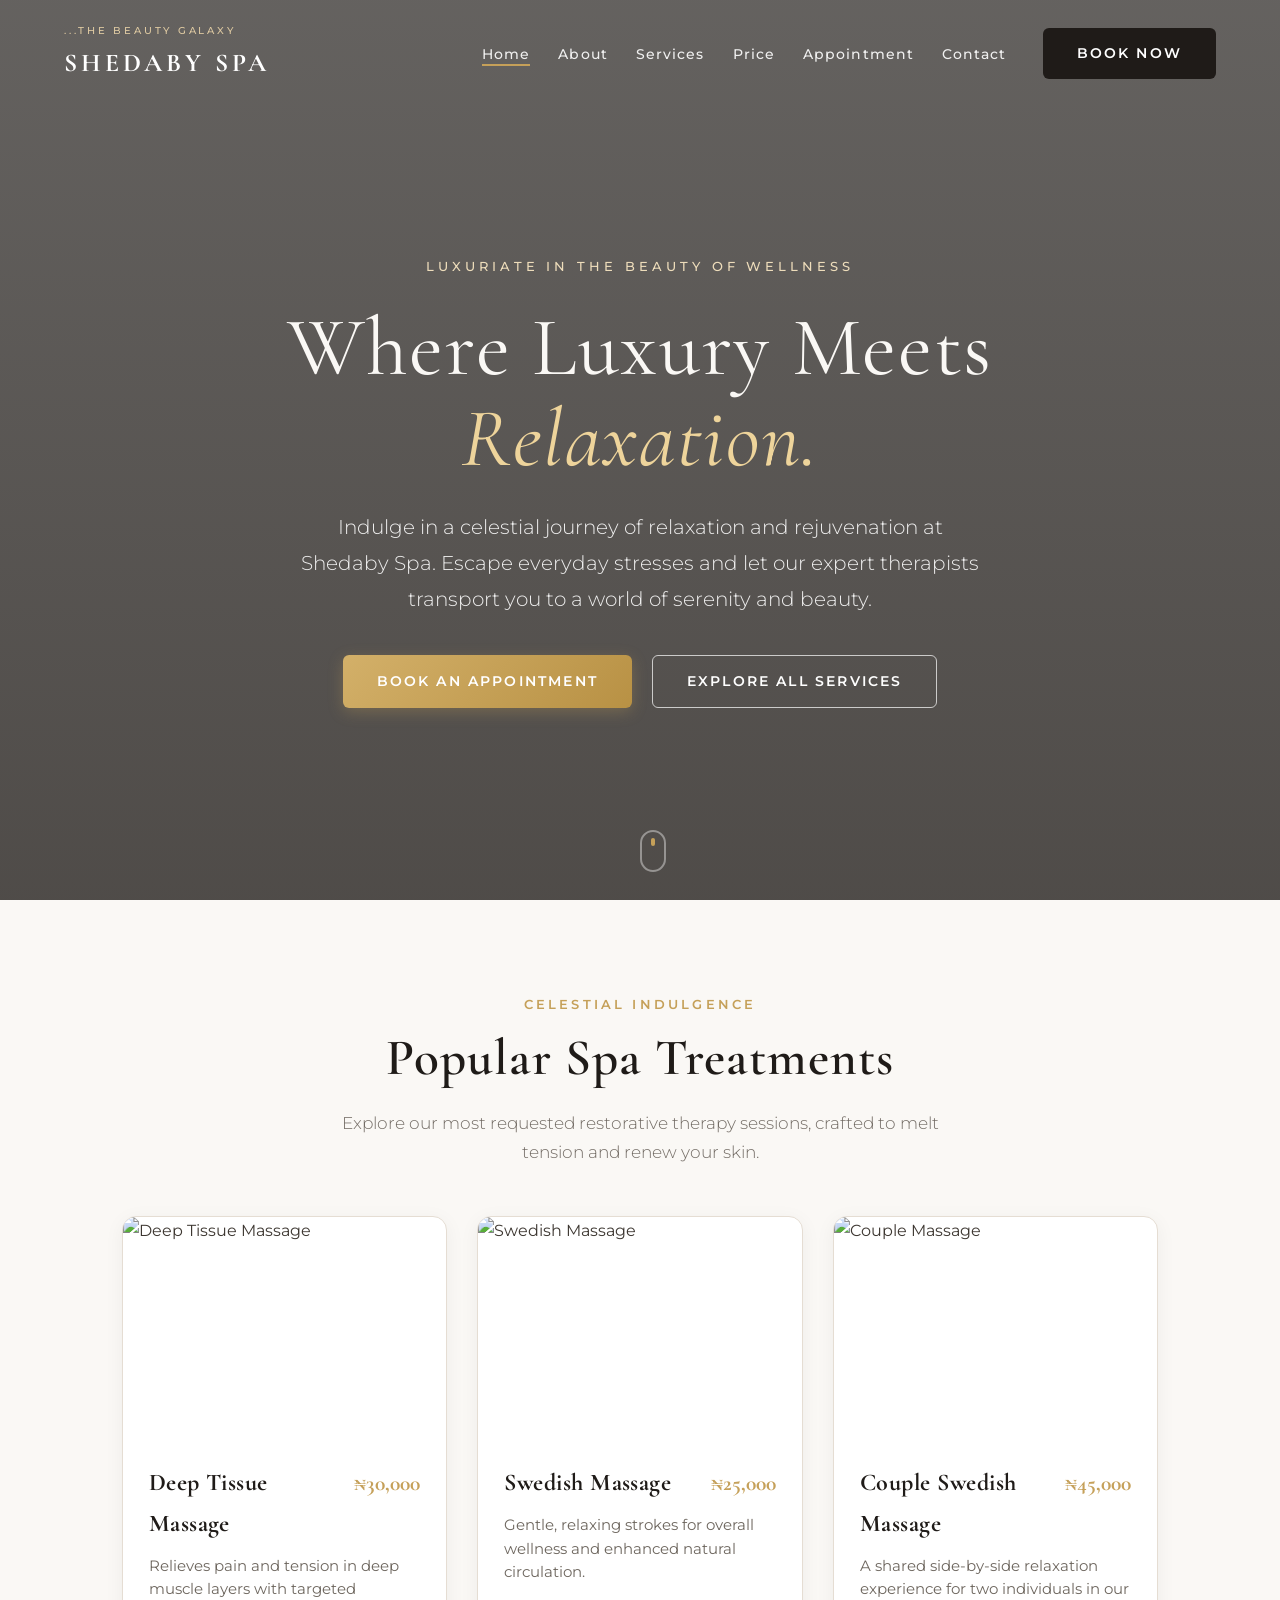
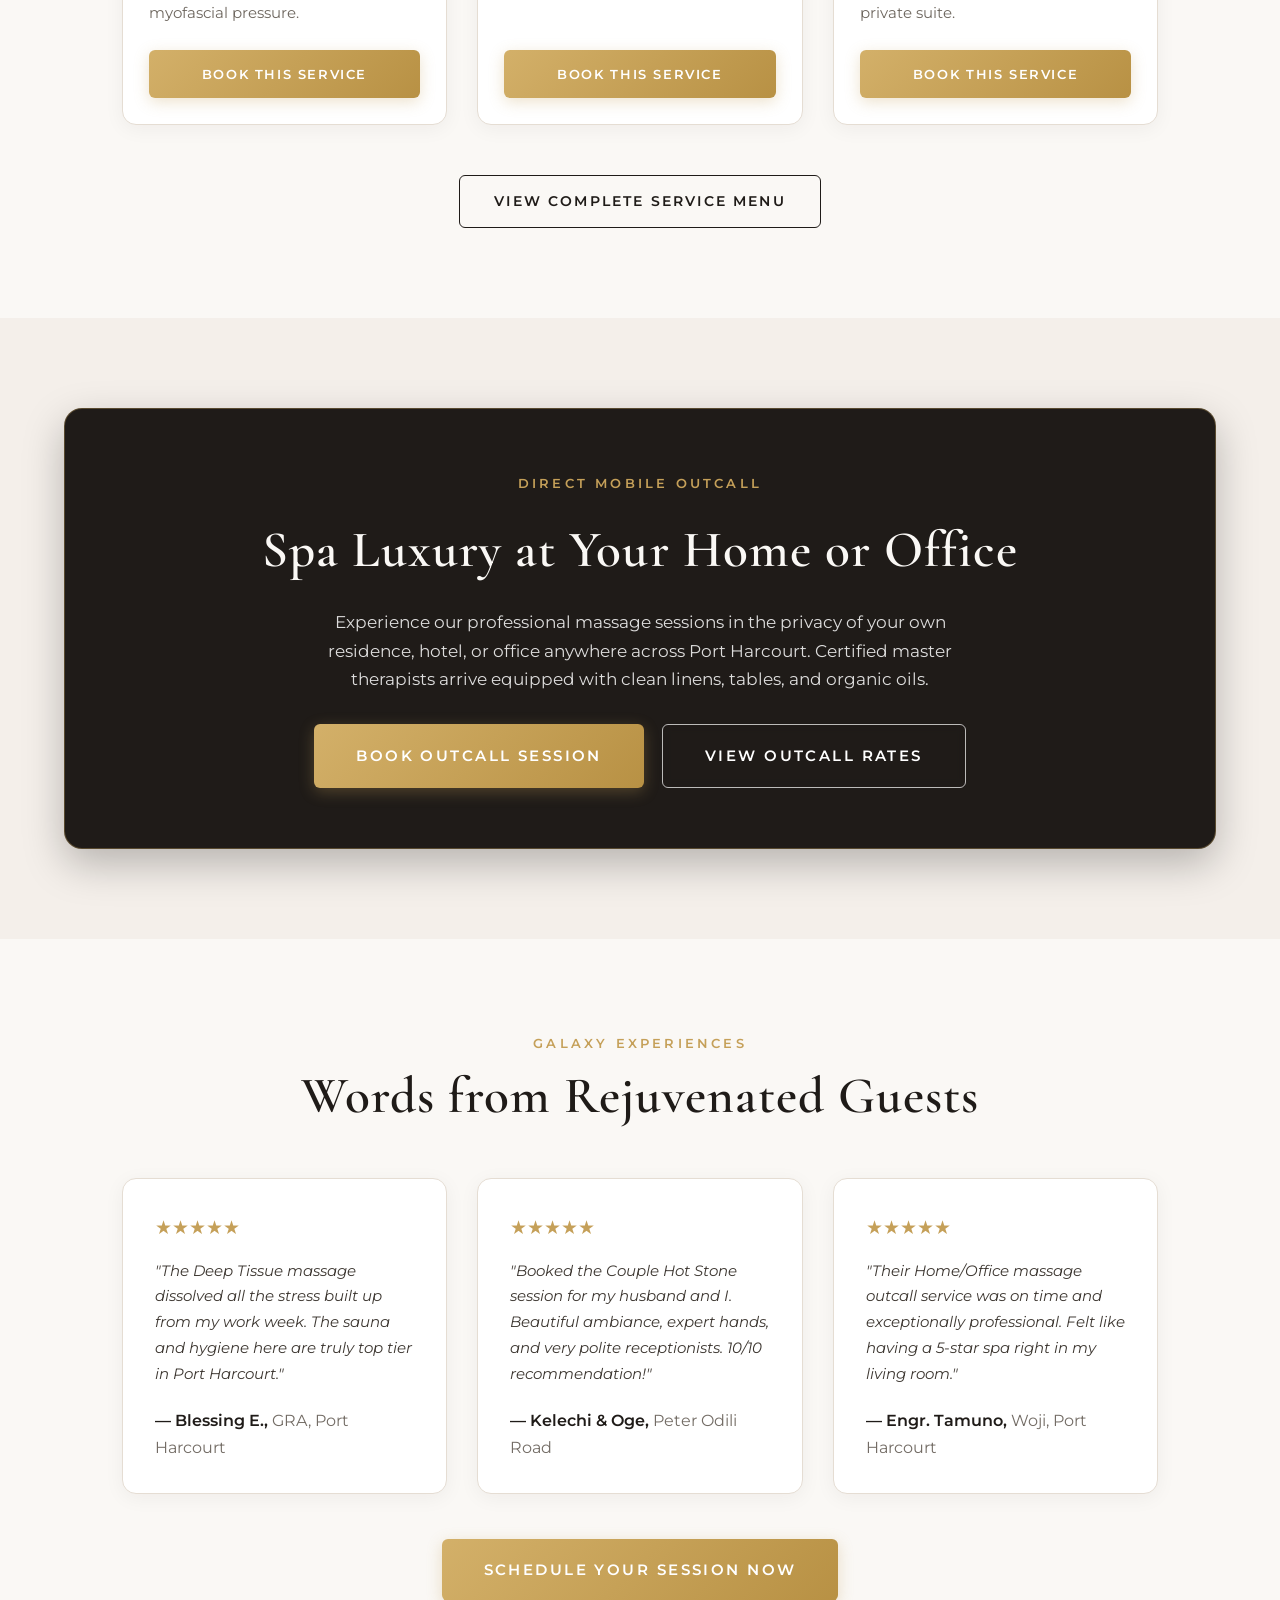
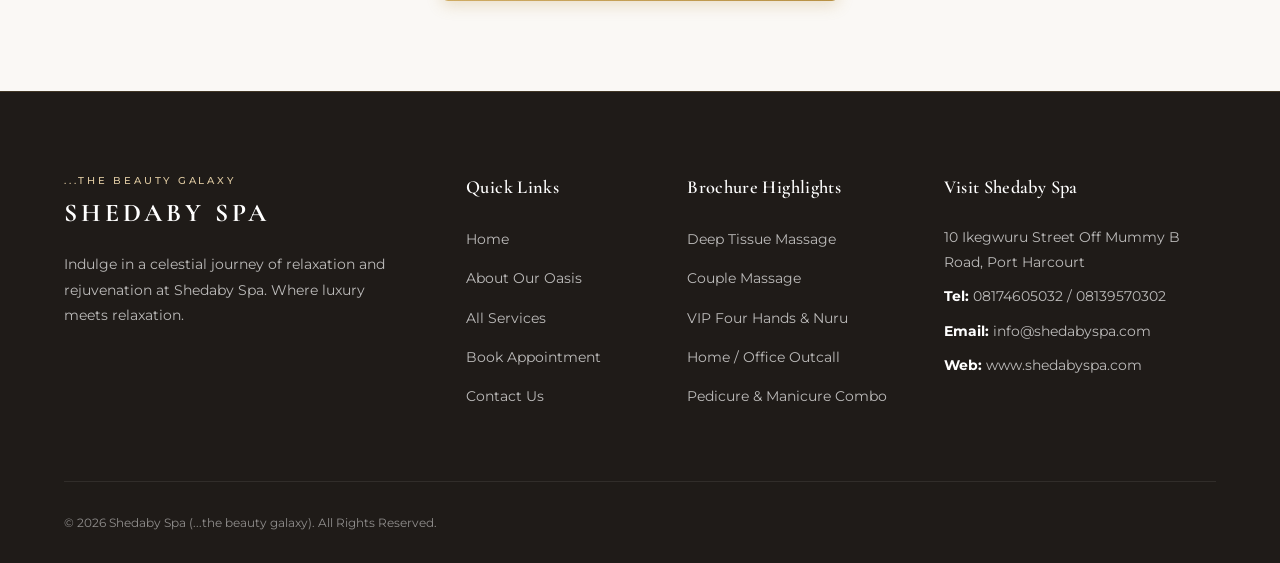
==== index.html @ 2ad79945 "Add files via upload" ====
<!DOCTYPE html>
<html lang="en">
<head>
  <meta charset="UTF-8">
  <meta name="viewport" content="width=device-width, initial-scale=1.0">
  <title>Shedaby Spa — ...the beauty galaxy | Luxury Wellness Sanctuary</title>
  <meta name="description" content="Indulge in a celestial journey of relaxation and rejuvenation at Shedaby Spa, Port Harcourt. Massages, facials, body sculpting, and VIP wellness treatments.">
  
  <meta property="og:type" content="website">
  <meta property="og:title" content="Shedaby Spa — Where Luxury Meets Relaxation">
  <meta property="og:description" content="Indulge in a celestial journey of relaxation and rejuvenation at Shedaby Spa. Expert massages, facials, body polish, and VIP care.">
  <meta property="og:image" content="https://images.unsplash.com/photo-1540555700478-4be289fbecef?auto=format&fit=crop&w=1200&q=80">
  
  <link rel="icon" href="data:image/svg+xml,<svg xmlns='http://www.w3.org/2000/svg' viewBox='0 0 100 100'><text y='.9em' font-size='90'>✨</text></svg>">

  <link rel="preconnect" href="https://fonts.googleapis.com">
  <link rel="preconnect" href="https://fonts.gstatic.com" crossorigin>
  <link href="https://fonts.googleapis.com/css2?family=Cormorant+Garamond:ital,wght@0,400;0,600;0,700;1,400&family=Montserrat:wght@300;400;500;600;700&display=swap" rel="stylesheet">
  
  <link rel="stylesheet" href="style.css">

  <!-- ==================== INTERNAL VISIBILITY & LAYOUT FIX ==================== -->
  <style>
    /* Prevent elements from remaining hidden */
    .home-page-main * {
      opacity: 1 !important;
      visibility: visible !important;
      transform: none !important;
    }

    .home-preview-section {
      padding: 90px 0;
      background-color: #FAF8F5;
    }

    .home-preview-section.bg-sand {
      background-color: #F4EFEA;
    }

    .section-center-head {
      text-align: center;
      margin-bottom: 50px;
    }

    .home-highlight-grid {
      display: grid;
      grid-template-columns: repeat(auto-fit, minmax(320px, 1fr));
      gap: 30px;
      width: 90%;
      max-width: 1240px;
      margin: 0 auto;
    }

    .home-feature-card {
      background: #FFFFFF;
      border: 1px solid #E5DDD3;
      border-radius: 14px;
      overflow: hidden;
      box-shadow: 0 4px 20px rgba(31, 27, 24, 0.05);
      display: flex;
      flex-direction: column;
      justify-content: space-between;
      transition: transform 0.25s ease, box-shadow 0.25s ease;
    }

    .home-feature-card:hover {
      transform: translateY(-5px);
      box-shadow: 0 12px 30px rgba(31, 27, 24, 0.1);
      border-color: #C5A059;
    }

    .home-card-img {
      height: 220px;
      width: 100%;
      object-fit: cover;
    }

    .home-card-body {
      padding: 26px;
      display: flex;
      flex-direction: column;
      flex-grow: 1;
    }

    .home-card-header {
      display: flex;
      justify-content: space-between;
      align-items: baseline;
      margin-bottom: 10px;
    }

    .home-card-title {
      font-family: 'Cormorant Garamond', Georgia, serif;
      font-size: 1.5rem;
      color: #1F1B18;
      font-weight: 700;
    }

    .home-card-price {
      font-family: 'Cormorant Garamond', Georgia, serif;
      font-size: 1.35rem;
      font-weight: 700;
      color: #C5A059;
    }

    .home-card-desc {
      font-size: 0.92rem;
      color: #6E675F;
      line-height: 1.6;
      margin-bottom: 24px;
      flex-grow: 1;
    }

    /* Primary CTA Button */
    .btn-action-book {
      display: block;
      width: 100%;
      text-align: center;
      padding: 13px 20px;
      background: linear-gradient(135deg, #d3b069 0%, #b89144 100%);
      color: #FFFFFF !important;
      font-size: 0.84rem;
      font-weight: 600;
      letter-spacing: 0.12em;
      text-transform: uppercase;
      border-radius: 6px;
      text-decoration: none;
      box-shadow: 0 4px 15px rgba(197, 160, 89, 0.3);
      transition: all 0.25s ease;
    }

    .btn-action-book:hover {
      background: linear-gradient(135deg, #dfbc77 0%, #c59b4c 100%);
      transform: translateY(-2px);
      box-shadow: 0 6px 20px rgba(197, 160, 89, 0.45);
    }

    /* Outcall & Promo Highlights */
    .home-callout-banner {
      width: 90%;
      max-width: 1240px;
      margin: 0 auto;
      background: #1F1B18;
      border: 1px solid rgba(197, 160, 89, 0.35);
      border-radius: 18px;
      padding: 60px 35px;
      text-align: center;
      color: #FFFFFF;
      box-shadow: 0 15px 40px rgba(0, 0, 0, 0.25);
    }

    .home-callout-banner h2 {
      font-family: 'Cormorant Garamond', Georgia, serif;
      font-size: clamp(2.2rem, 4vw, 3.2rem);
      color: #FAF8F5;
      margin-bottom: 14px;
    }

    .home-callout-banner p {
      font-size: 1.05rem;
      color: rgba(255, 255, 255, 0.85);
      max-width: 680px;
      margin: 0 auto 30px auto;
      line-height: 1.7;
    }

    .home-btn-group {
      display: flex;
      gap: 18px;
      justify-content: center;
      flex-wrap: wrap;
    }
  </style>

  <!-- ==================== SMARTSUPP LIVE CHAT ==================== -->
  <script type="text/javascript">
    var _smartsupp = _smartsupp || {};
    _smartsupp.key = 'YOUR_SMARTSUPP_KEY';
    window.smartsupp||(function(d) {
      var s,c,o=smartsupp=function(){ o._.push(arguments)};o._=[];
      s=d.getElementsByTagName('script')[0];c=d.createElement('script');
      c.type='text/javascript';c.charset='utf-8';c.async=true;
      c.src='https://www.smartsuppchat.com/loader.js?';s.parentNode.insertBefore(c,s);
    })(document);
  </script>
</head>
<body>

  <!-- ==================== STICKY NAVIGATION ==================== -->
  <header class="header" id="header">
    <nav class="navbar container">
      <a href="index.html" class="nav-brand">
        <span class="brand-sub">...THE BEAUTY GALAXY</span>
        <span class="brand-title">SHEDABY SPA</span>
      </a>

      <button class="nav-toggle" id="navToggle" aria-label="Toggle navigation" aria-expanded="false">
        <span></span>
        <span></span>
        <span></span>
      </button>

      <div class="nav-menu" id="navMenu">
        <ul class="nav-list">
          <li><a href="index.html" class="nav-link active">Home</a></li>
          <li><a href="about.html" class="nav-link">About</a></li>
          <li><a href="services.html" class="nav-link">Services</a></li>
          <li><a href="price.html" class="nav-link">Price</a> </li>
          <li><a href="appointment.html" class="nav-link">Appointment</a></li>
          <li><a href="contact.html" class="nav-link">Contact</a></li>
        </ul>
        <a href="appointment.html" class="btn btn-primary nav-btn">Book Now</a>
      </div>
    </nav>
  </header>

  <!-- ==================== MAIN HOME VIEW ==================== -->
  <main class="home-page-main">

    <!-- 1. HERO SECTION -->
    <section class="hero" id="home">
      <div class="hero-overlay"></div>
      <div class="hero-content container">
        <div class="hero-trust-tag fade-in">
          <span>Luxuriate In The Beauty Of Wellness</span>
        </div>
        <h1 class="hero-title fade-in">Where Luxury Meets<br><em>Relaxation.</em></h1>
        <p class="hero-desc fade-in">
          Indulge in a celestial journey of relaxation and rejuvenation at Shedaby Spa. Escape everyday stresses and let our expert therapists transport you to a world of serenity and beauty.
        </p>
        <div class="hero-actions fade-in">
          <a href="appointment.html" class="btn btn-gold">Book an Appointment</a>
          <a href="services.html" class="btn btn-outline">Explore All Services</a>
        </div>
      </div>
      <a href="#featured" class="scroll-down-indicator" aria-label="Scroll down">
        <span></span>
      </a>
    </section>

    <!-- 2. POPULAR THERAPY HIGHLIGHTS -->
    <section class="home-preview-section" id="featured">
      <div class="container">
        <div class="section-center-head">
          <span class="section-subtitle">Celestial Indulgence</span>
          <h2 class="section-title">Popular Spa Treatments</h2>
          <p class="section-lead">Explore our most requested restorative therapy sessions, crafted to melt tension and renew your skin.</p>
        </div>

        <div class="home-highlight-grid">
          <!-- Deep Tissue -->
          <div class="home-feature-card">
            <img src="https://images.unsplash.com/photo-1540555700478-4be289fbecef?auto=format&fit=crop&w=700&q=80" alt="Deep Tissue Massage" class="home-card-img" loading="lazy">
            <div class="home-card-body">
              <div class="home-card-header">
                <h3 class="home-card-title">Deep Tissue Massage</h3>
                <span class="home-card-price">₦30,000</span>
              </div>
              <p class="home-card-desc">Relieves pain and tension in deep muscle layers with targeted myofascial pressure.</p>
              <a href="appointment.html" class="btn-action-book">Book This Service</a>
            </div>
          </div>

          <!-- Swedish Massage -->
          <div class="home-feature-card">
            <img src="https://images.unsplash.com/photo-1519823551278-64ac92734fb1?auto=format&fit=crop&w=700&q=80" alt="Swedish Massage" class="home-card-img" loading="lazy">
            <div class="home-card-body">
              <div class="home-card-header">
                <h3 class="home-card-title">Swedish Massage</h3>
                <span class="home-card-price">₦25,000</span>
              </div>
              <p class="home-card-desc">Gentle, relaxing strokes for overall wellness and enhanced natural circulation.</p>
              <a href="appointment.html" class="btn-action-book">Book This Service</a>
            </div>
          </div>

          <!-- Couple Massage -->
          <div class="home-feature-card">
            <img src="https://images.unsplash.com/photo-1544161513-0179fe746fd5?auto=format&fit=crop&w=700&q=80" alt="Couple Massage" class="home-card-img" loading="lazy">
            <div class="home-card-body">
              <div class="home-card-header">
                <h3 class="home-card-title">Couple Swedish Massage</h3>
                <span class="home-card-price">₦45,000</span>
              </div>
              <p class="home-card-desc">A shared side-by-side relaxation experience for two individuals in our private suite.</p>
              <a href="appointment.html" class="btn-action-book">Book This Service</a>
            </div>
          </div>
        </div>

        <div style="text-align: center; margin-top: 50px;">
          <a href="services.html" class="btn btn-outline-dark" style="padding: 14px 34px; font-weight: 600;">View Complete Service Menu</a>
        </div>
      </div>
    </section>

    <!-- 3. HOME & OFFICE OUTCALL CALLOUT -->
    <section class="home-preview-section bg-sand">
      <div class="home-callout-banner">
        <span class="section-subtitle" style="color: #C5A059;">Direct Mobile Outcall</span>
        <h2>Spa Luxury at Your Home or Office</h2>
        <p>
          Experience our professional massage sessions in the privacy of your own residence, hotel, or office anywhere across Port Harcourt. Certified master therapists arrive equipped with clean linens, tables, and organic oils.
        </p>
        <div class="home-btn-group">
          <a href="appointment.html" class="btn btn-gold btn-large">Book Outcall Session</a>
          <a href="services.html#outcall" class="btn btn-outline btn-large">View Outcall Rates</a>
        </div>
      </div>
    </section>

    <!-- 4. CLIENT TESTIMONIAL PREVIEW -->
    <section class="home-preview-section">
      <div class="container">
        <div class="section-center-head">
          <span class="section-subtitle">Galaxy Experiences</span>
          <h2 class="section-title">Words from Rejuvenated Guests</h2>
        </div>

        <div class="home-highlight-grid">
          <div class="home-feature-card" style="padding: 32px; justify-content: space-between;">
            <div>
              <div style="color: #C5A059; font-size: 1.2rem; margin-bottom: 14px;">★★★★★</div>
              <p style="font-style: italic; color: #3D3731; line-height: 1.7; font-size: 0.95rem;">
                "The Deep Tissue massage dissolved all the stress built up from my work week. The sauna and hygiene here are truly top tier in Port Harcourt."
              </p>
            </div>
            <div style="margin-top: 20px; font-weight: 600; color: #1F1B18;">
              — Blessing E., <span style="font-weight: 400; color: #736C65;">GRA, Port Harcourt</span>
            </div>
          </div>

          <div class="home-feature-card" style="padding: 32px; justify-content: space-between;">
            <div>
              <div style="color: #C5A059; font-size: 1.2rem; margin-bottom: 14px;">★★★★★</div>
              <p style="font-style: italic; color: #3D3731; line-height: 1.7; font-size: 0.95rem;">
                "Booked the Couple Hot Stone session for my husband and I. Beautiful ambiance, expert hands, and very polite receptionists. 10/10 recommendation!"
              </p>
            </div>
            <div style="margin-top: 20px; font-weight: 600; color: #1F1B18;">
              — Kelechi &amp; Oge, <span style="font-weight: 400; color: #736C65;">Peter Odili Road</span>
            </div>
          </div>

          <div class="home-feature-card" style="padding: 32px; justify-content: space-between;">
            <div>
              <div style="color: #C5A059; font-size: 1.2rem; margin-bottom: 14px;">★★★★★</div>
              <p style="font-style: italic; color: #3D3731; line-height: 1.7; font-size: 0.95rem;">
                "Their Home/Office massage outcall service was on time and exceptionally professional. Felt like having a 5-star spa right in my living room."
              </p>
            </div>
            <div style="margin-top: 20px; font-weight: 600; color: #1F1B18;">
              — Engr. Tamuno, <span style="font-weight: 400; color: #736C65;">Woji, Port Harcourt</span>
            </div>
          </div>
        </div>

        <div style="text-align: center; margin-top: 45px;">
          <a href="appointment.html" class="btn btn-gold btn-large">Schedule Your Session Now</a>
        </div>
      </div>
    </section>

  </main>

  <!-- ==================== FOOTER ==================== -->
  <footer class="footer">
    <div class="container footer-content">
      <div class="footer-col brand-col">
        <div class="footer-logo">
          <span class="brand-sub">...THE BEAUTY GALAXY</span>
          <span class="brand-title">SHEDABY SPA</span>
        </div>
        <p class="footer-about">
          Indulge in a celestial journey of relaxation and rejuvenation at Shedaby Spa. Where luxury meets relaxation.
        </p>
      </div>

      <div class="footer-col">
        <h4 class="footer-title">Quick Links</h4>
        <ul class="footer-links">
          <li><a href="index.html">Home</a></li>
          <li><a href="about.html">About Our Oasis</a></li>
          <li><a href="services.html">All Services</a></li>
          <li><a href="appointment.html">Book Appointment</a></li>
          <li><a href="contact.html">Contact Us</a></li>
        </ul>
      </div>

      <div class="footer-col">
        <h4 class="footer-title">Brochure Highlights</h4>
        <ul class="footer-links">
          <li><a href="services.html#massages">Deep Tissue Massage</a></li>
          <li><a href="services.html#couples">Couple Massage</a></li>
          <li><a href="services.html#vip">VIP Four Hands &amp; Nuru</a></li>
          <li><a href="services.html#outcall">Home / Office Outcall</a></li>
          <li><a href="services.html#grooming">Pedicure &amp; Manicure Combo</a></li>
        </ul>
      </div>

      <div class="footer-col">
        <h4 class="footer-title">Visit Shedaby Spa</h4>
        <p class="footer-contact-line">10 Ikegwuru Street Off Mummy B Road, Port Harcourt</p>
        <p class="footer-contact-line"><strong>Tel:</strong> 08174605032 / 08139570302</p>
        <p class="footer-contact-line"><strong>Email:</strong> info@shedabyspa.com</p>
        <p class="footer-contact-line"><strong>Web:</strong> www.shedabyspa.com</p>
      </div>
    </div>

    <div class="footer-bottom container">
      <p>&copy; <span id="currentYear">2026</span> Shedaby Spa (...the beauty galaxy). All Rights Reserved.</p>
    </div>
  </footer>

  <!-- Floating Chat Button -->
 <!-- Smartsupp Live Chat script -->
<script type="text/javascript">
var _smartsupp = _smartsupp || {};
_smartsupp.key = '5832cf1777d6371d327291ecdb099331b2563787';
window.smartsupp||(function(d) {
  var s,c,o=smartsupp=function(){ o._.push(arguments)};o._=[];
  s=d.getElementsByTagName('script')[0];c=d.createElement('script');
  c.type='text/javascript';c.charset='utf-8';c.async=true;
  c.src='https://www.smartsuppchat.com/loader.js?';s.parentNode.insertBefore(c,s);
})(document);
</script>
<noscript>Powered by <a href="https://www.smartsupp.com" target="_blank">Smartsupp</a></noscript>


  <button class="back-to-top" id="backToTop" aria-label="Back to top">↑</button>

  <script type="module" src="script.js"></script>
</body>
</html>
---- style.css ----
/* ==========================================================================
   AuraSerene Luxury Massage & Wellness Styling
   Color Palette:
   - Deep Warm Charcoal/Brown: #1F1B18 / #2B2520
   - Soft Cream / Off-White: #FAF8F5 / #F4EFEA
   - Natural Linen Beige: #ECE4DA
   - Warm Gold Accent: #C5A059
   - Deep Antique Gold: #9E7D3B
   - Text Muted: #6E675F
   ========================================================================== */

:root {
  --font-serif: 'Cormorant Garamond', Georgia, serif;
  --font-sans: 'Montserrat', -apple-system, BlinkMacSystemFont, sans-serif;

  --color-primary: #1F1B18;
  --color-primary-light: #2B2520;
  --color-gold: #C5A059;
  --color-gold-hover: #AF8B45;
  --color-bg-light: #FAF8F5;
  --color-bg-sand: #F4EFEA;
  --color-border: #E5DDD3;
  --color-text: #3D3731;
  --color-text-muted: #736C65;
  --color-white: #FFFFFF;
  --color-error: #B94A48;
  --color-success: #3C763D;

  --shadow-subtle: 0 4px 20px rgba(31, 27, 24, 0.05);
  --shadow-medium: 0 10px 30px rgba(31, 27, 24, 0.09);
  --shadow-hover: 0 18px 40px rgba(31, 27, 24, 0.13);

  --radius-sm: 6px;
  --radius-md: 12px;
  --radius-lg: 20px;
  --transition: all 0.35s cubic-bezier(0.25, 1, 0.5, 1);
}

/* ==================== BASE & RESET ==================== */
*, *::before, *::after {
  box-sizing: border-box;
  margin: 0;
  padding: 0;
}

html {
  scroll-behavior: smooth;
  font-size: 16px;
}

body {
  font-family: var(--font-sans);
  background-color: var(--color-bg-light);
  color: var(--color-text);
  line-height: 1.7;
  overflow-x: hidden;
  -webkit-font-smoothing: antialiased;
}

img {
  max-width: 100%;
  height: auto;
  display: block;
}

a {
  text-decoration: none;
  color: inherit;
  transition: var(--transition);
}

ul {
  list-style: none;
}

button {
  font-family: inherit;
  cursor: pointer;
  border: none;
  background: none;
  transition: var(--transition);
}

/* ==================== TYPOGRAPHY & LAYOUT ==================== */
.container {
  width: 90%;
  max-width: 1240px;
  margin: 0 auto;
}

h1, h2, h3, h4 {
  font-family: var(--font-serif);
  color: var(--color-primary);
  font-weight: 600;
  letter-spacing: 0.02em;
}

.section {
  padding: 100px 0;
}

.bg-sand {
  background-color: var(--color-bg-sand);
}

.text-center {
  text-align: center;
}

.section-subtitle {
  display: inline-block;
  font-size: 0.8rem;
  text-transform: uppercase;
  letter-spacing: 0.25em;
  font-weight: 600;
  color: var(--color-gold);
  margin-bottom: 12px;
}

.section-title {
  font-size: clamp(2.2rem, 4vw, 3.2rem);
  line-height: 1.2;
  margin-bottom: 20px;
}

.section-lead {
  font-size: 1.05rem;
  color: var(--color-text-muted);
  max-width: 640px;
  margin: 0 auto 50px auto;
  font-weight: 300;
}

/* ==================== BUTTONS ==================== */
.btn {
  display: inline-flex;
  align-items: center;
  justify-content: center;
  padding: 14px 34px;
  font-size: 0.85rem;
  text-transform: uppercase;
  letter-spacing: 0.16em;
  font-weight: 600;
  border-radius: var(--radius-sm);
  transition: var(--transition);
}

.btn-primary {
  background-color: var(--color-primary);
  color: var(--color-white);
}

.btn-primary:hover {
  background-color: var(--color-gold);
  color: var(--color-white);
  transform: translateY(-2px);
}

.btn-gold {
  background: linear-gradient(135deg, #d3b069 0%, #b89144 100%);
  color: var(--color-white);
  box-shadow: 0 4px 15px rgba(197, 160, 89, 0.3);
}

.btn-gold:hover {
  background: linear-gradient(135deg, #dfbc77 0%, #c59b4c 100%);
  transform: translateY(-2px);
  box-shadow: 0 8px 25px rgba(197, 160, 89, 0.4);
}

.btn-outline {
  border: 1px solid rgba(255, 255, 255, 0.7);
  color: var(--color-white);
  backdrop-filter: blur(4px);
}

.btn-outline:hover {
  background-color: var(--color-white);
  color: var(--color-primary);
  transform: translateY(-2px);
}

.btn-outline-dark {
  border: 1px solid var(--color-primary);
  color: var(--color-primary);
  background-color: transparent;
}

.btn-outline-dark:hover {
  background-color: var(--color-primary);
  color: var(--color-white);
  transform: translateY(-2px);
}

.btn-sm {
  padding: 10px 22px;
  font-size: 0.78rem;
  width: 100%;
}

.btn-large {
  padding: 18px 42px;
  font-size: 0.95rem;
}

/* ==================== STICKY NAVIGATION ==================== */
.header {
  position: fixed;
  top: 0;
  left: 0;
  width: 100%;
  z-index: 1000;
  padding: 22px 0;
  background: transparent;
  transition: var(--transition);
}

.header.scrolled {
  background-color: rgba(250, 248, 245, 0.97);
  backdrop-filter: blur(12px);
  padding: 14px 0;
  box-shadow: 0 4px 20px rgba(0, 0, 0, 0.06);
}

.header.scrolled .brand-title {
  color: var(--color-primary);
}

.header.scrolled .brand-sub {
  color: var(--color-gold);
}

.header.scrolled .nav-link {
  color: var(--color-primary);
}

.header.scrolled .nav-toggle span {
  background-color: var(--color-primary);
}

.navbar {
  display: flex;
  align-items: center;
  justify-content: space-between;
}

.nav-brand {
  display: flex;
  flex-direction: column;
}

.brand-sub {
  font-size: 0.62rem;
  letter-spacing: 0.28em;
  color: #dfcaa2;
  font-weight: 500;
  margin-bottom: 2px;
  transition: var(--transition);
}

.brand-title {
  font-size: 1.6rem;
  font-family: var(--font-serif);
  font-weight: 700;
  letter-spacing: 0.15em;
  color: var(--color-white);
  transition: var(--transition);
}

.nav-menu {
  display: flex;
  align-items: center;
  gap: 36px;
}

.nav-list {
  display: flex;
  align-items: center;
  gap: 28px;
}

.nav-link {
  font-size: 0.85rem;
  font-weight: 500;
  letter-spacing: 0.08em;
  color: rgba(255, 255, 255, 0.9);
  position: relative;
  padding: 4px 0;
}

.nav-link::after {
  content: '';
  position: absolute;
  bottom: 0;
  left: 0;
  width: 0;
  height: 2px;
  background-color: var(--color-gold);
  transition: var(--transition);
}

.nav-link:hover::after,
.nav-link.active::after {
  width: 100%;
}

.nav-toggle {
  display: none;
  flex-direction: column;
  gap: 6px;
  width: 32px;
  height: 24px;
  z-index: 1100;
}

.nav-toggle span {
  display: block;
  height: 2px;
  width: 100%;
  background-color: var(--color-white);
  transition: var(--transition);
}

/* ==================== 1. HERO SECTION ==================== */
.hero {
  position: relative;
  min-height: 100vh;
  display: flex;
  align-items: center;
  justify-content: center;
  text-align: center;
  background: url('https://images.unsplash.com/photo-1540555700478-4be289fbecef?auto=format&fit=crop&w=1920&q=85') center/cover no-repeat;
  color: var(--color-white);
  padding: 120px 0 60px 0;
}

.hero-overlay {
  position: absolute;
  top: 0;
  left: 0;
  width: 100%;
  height: 100%;
  background: linear-gradient(180deg, rgba(20, 17, 15, 0.65) 0%, rgba(31, 27, 24, 0.78) 100%);
}

.hero-content {
  position: relative;
  z-index: 2;
  max-width: 820px;
}

.hero-trust-tag {
  display: inline-block;
  font-size: 0.82rem;
  letter-spacing: 0.3em;
  text-transform: uppercase;
  color: #eeddbb;
  margin-bottom: 24px;
  font-weight: 500;
}

.hero-title {
  font-size: clamp(2.8rem, 6.5vw, 5.2rem);
  font-weight: 400;
  line-height: 1.1;
  margin-bottom: 24px;
  color: #FAF8F5;
}

.hero-title em {
  font-style: italic;
  font-family: var(--font-serif);
  color: #eed49b;
}

.hero-desc {
  font-size: clamp(1rem, 2vw, 1.25rem);
  font-weight: 300;
  color: rgba(255, 255, 255, 0.9);
  margin: 0 auto 38px auto;
  max-width: 680px;
  line-height: 1.8;
}

.hero-actions {
  display: flex;
  gap: 20px;
  justify-content: center;
  flex-wrap: wrap;
}

.scroll-down-indicator {
  position: absolute;
  bottom: 28px;
  left: 50%;
  transform: translateX(-50%);
  z-index: 2;
  width: 26px;
  height: 42px;
  border: 2px solid rgba(255, 255, 255, 0.4);
  border-radius: 20px;
}

.scroll-down-indicator span {
  display: block;
  width: 4px;
  height: 8px;
  margin: 6px auto;
  background-color: var(--color-gold);
  border-radius: 2px;
  animation: scrollDown 2s infinite;
}

@keyframes scrollDown {
  0% { transform: translateY(0); opacity: 1; }
  100% { transform: translateY(16px); opacity: 0; }
}

/* ==================== 3. ABOUT SECTION ==================== */
.about-grid {
  display: grid;
  grid-template-columns: 1fr 1fr;
  gap: 60px;
  align-items: center;
}

.about-image-wrapper {
  position: relative;
}

.image-frame {
  border-radius: var(--radius-lg);
  overflow: hidden;
  box-shadow: var(--shadow-medium);
}

.image-frame img {
  width: 100%;
  height: 520px;
  object-fit: cover;
  transition: transform 0.8s ease;
}

.about-image-wrapper:hover .image-frame img {
  transform: scale(1.03);
}

.about-badge {
  position: absolute;
  bottom: -25px;
  right: -25px;
  background: var(--color-primary);
  color: var(--color-white);
  padding: 24px 30px;
  border-radius: var(--radius-md);
  box-shadow: var(--shadow-hover);
  display: flex;
  flex-direction: column;
  border: 1px solid rgba(197, 160, 89, 0.3);
}

.badge-num {
  font-family: var(--font-serif);
  font-size: 2.5rem;
  color: var(--color-gold);
  font-weight: 700;
  line-height: 1;
}

.badge-text {
  font-size: 0.78rem;
  letter-spacing: 0.1em;
  text-transform: uppercase;
  color: rgba(255, 255, 255, 0.8);
}

.lead-text {
  font-size: 1.15rem;
  color: var(--color-primary);
  margin-bottom: 20px;
  font-weight: 400;
  line-height: 1.8;
}

.features-grid {
  display: grid;
  grid-template-columns: 1fr 1fr;
  gap: 24px;
  margin-top: 36px;
}

.feature-item {
  display: flex;
  gap: 14px;
}

.feature-icon {
  width: 32px;
  height: 32px;
  border-radius: 50%;
  background-color: rgba(197, 160, 89, 0.15);
  color: var(--color-gold-hover);
  display: flex;
  align-items: center;
  justify-content: center;
  font-size: 0.9rem;
  font-weight: 700;
  flex-shrink: 0;
}

.feature-text h4 {
  font-size: 1rem;
  font-family: var(--font-sans);
  font-weight: 600;
  margin-bottom: 4px;
}

.feature-text p {
  font-size: 0.83rem;
  color: var(--color-text-muted);
  line-height: 1.5;
}

/* ==================== 4. SERVICES SECTION ==================== */
.services-grid {
  display: grid;
  grid-template-columns: repeat(auto-fit, minmax(340px, 1fr));
  gap: 32px;
}

.service-card {
  background: var(--color-white);
  border-radius: var(--radius-md);
  overflow: hidden;
  box-shadow: var(--shadow-subtle);
  transition: var(--transition);
  border: 1px solid var(--color-border);
  display: flex;
  flex-direction: column;
}

.service-card:hover {
  transform: translateY(-8px);
  box-shadow: var(--shadow-hover);
  border-color: rgba(197, 160, 89, 0.4);
}

.service-img-wrap {
  position: relative;
  height: 230px;
  overflow: hidden;
}

.service-img-wrap img {
  width: 100%;
  height: 100%;
  object-fit: cover;
  transition: transform 0.6s ease;
}

.service-card:hover .service-img-wrap img {
  transform: scale(1.05);
}

.service-tag {
  position: absolute;
  top: 16px;
  right: 16px;
  background-color: rgba(31, 27, 24, 0.85);
  backdrop-filter: blur(4px);
  color: var(--color-gold);
  font-size: 0.7rem;
  text-transform: uppercase;
  letter-spacing: 0.15em;
  padding: 6px 14px;
  border-radius: 20px;
  font-weight: 600;
}

.service-body {
  padding: 28px;
  display: flex;
  flex-direction: column;
  flex-grow: 1;
}

.service-title {
  font-size: 1.45rem;
  margin-bottom: 12px;
}

.service-desc {
  font-size: 0.9rem;
  color: var(--color-text-muted);
  margin-bottom: 24px;
  line-height: 1.6;
  flex-grow: 1;
}

.service-meta {
  display: flex;
  justify-content: space-between;
  align-items: center;
  padding: 16px 0;
  border-top: 1px solid var(--color-border);
  margin-bottom: 20px;
}

.service-duration {
  font-size: 0.85rem;
  color: var(--color-text-muted);
}

.service-price {
  font-family: var(--font-serif);
  font-size: 1.35rem;
  font-weight: 700;
  color: var(--color-primary);
}

/* ==================== 5. PRICE LIST SECTION ==================== */
.pricing-grid {
  display: grid;
  grid-template-columns: repeat(auto-fit, minmax(320px, 1fr));
  gap: 30px;
}

.pricing-card {
  background: var(--color-white);
  border: 1px solid var(--color-border);
  border-radius: var(--radius-md);
  padding: 36px 30px;
  position: relative;
  transition: var(--transition);
  box-shadow: var(--shadow-subtle);
  display: flex;
  flex-direction: column;
}

.pricing-card:hover {
  transform: translateY(-6px);
  box-shadow: var(--shadow-medium);
}

.pricing-card.popular {
  border: 2px solid var(--color-gold);
  box-shadow: var(--shadow-hover);
}

.popular-badge {
  position: absolute;
  top: -14px;
  left: 50%;
  transform: translateX(-50%);
  background: var(--color-gold);
  color: var(--color-white);
  font-size: 0.7rem;
  letter-spacing: 0.18em;
  font-weight: 700;
  padding: 4px 18px;
  border-radius: 20px;
}

.pricing-card-title {
  font-size: 1.55rem;
  margin-bottom: 6px;
  text-align: center;
}

.pricing-card-desc {
  font-size: 0.85rem;
  color: var(--color-text-muted);
  text-align: center;
  margin-bottom: 24px;
}

.pricing-rates {
  margin-bottom: 30px;
  flex-grow: 1;
}

.pricing-rates li {
  display: flex;
  justify-content: space-between;
  align-items: center;
  padding: 12px 0;
  border-bottom: 1px dashed var(--color-border);
  font-size: 0.95rem;
}

.pricing-rates li:last-child {
  border-bottom: none;
}

.pricing-rates strong {
  font-family: var(--font-serif);
  font-size: 1.25rem;
  color: var(--color-primary);
}

/* ==================== 6. PROMOTION SECTION ==================== */
.promo-section {
  padding: 50px 0;
}

.promo-card {
  background: linear-gradient(135deg, #25201C 0%, #151311 100%);
  border-radius: var(--radius-lg);
  padding: 60px 40px;
  color: var(--color-white);
  position: relative;
  text-align: center;
  overflow: hidden;
  border: 1px solid rgba(197, 160, 89, 0.3);
  box-shadow: var(--shadow-hover);
}

.promo-badge {
  display: inline-block;
  border: 1px solid var(--color-gold);
  color: var(--color-gold);
  font-size: 0.75rem;
  letter-spacing: 0.25em;
  padding: 6px 18px;
  border-radius: 30px;
  margin-bottom: 20px;
  font-weight: 600;
}

.promo-title {
  color: #FAF8F5;
  font-size: clamp(2rem, 4vw, 3rem);
  margin-bottom: 12px;
}

.promo-subtitle {
  color: rgba(255, 255, 255, 0.8);
  font-size: 1.05rem;
  max-width: 600px;
  margin: 0 auto 30px auto;
  font-weight: 300;
}

.promo-features {
  display: flex;
  flex-wrap: wrap;
  gap: 20px;
  justify-content: center;
  max-width: 800px;
  margin: 0 auto 36px auto;
}

.promo-features li {
  font-size: 0.95rem;
  background-color: rgba(255, 255, 255, 0.06);
  padding: 10px 22px;
  border-radius: 30px;
  border: 1px solid rgba(255, 255, 255, 0.1);
}

.promo-features span {
  color: var(--color-gold);
  margin-right: 6px;
}

.promo-price-box {
  margin-bottom: 30px;
}

.old-price {
  text-decoration: line-through;
  color: rgba(255, 255, 255, 0.4);
  font-size: 1.3rem;
  margin-right: 14px;
}

.new-price {
  font-family: var(--font-serif);
  font-size: 3rem;
  color: var(--color-gold);
  font-weight: 700;
}

.price-note {
  display: block;
  font-size: 0.8rem;
  color: rgba(255, 255, 255, 0.6);
  margin-top: 4px;
}

/* ==================== 7. APPOINTMENT FORM ==================== */
.appointment-wrapper {
  background: var(--color-white);
  border-radius: var(--radius-lg);
  padding: 60px;
  box-shadow: var(--shadow-medium);
  border: 1px solid var(--color-border);
  max-width: 960px;
  margin: 0 auto;
}

.form-alert {
  padding: 16px 22px;
  border-radius: var(--radius-sm);
  margin-bottom: 30px;
  font-size: 0.95rem;
  line-height: 1.6;
}

.form-alert.success {
  background-color: #eaf6ea;
  color: #276729;
  border: 1px solid #bce1bc;
}

.form-alert.error {
  background-color: #faeaea;
  color: #932c2c;
  border: 1px solid #f1c3c3;
}

.form-grid {
  display: grid;
  grid-template-columns: 1fr 1fr;
  gap: 24px;
}

.form-group {
  display: flex;
  flex-direction: column;
}

.form-group.full-width {
  grid-column: span 2;
  margin-top: 10px;
}

.form-group label {
  font-size: 0.85rem;
  font-weight: 600;
  letter-spacing: 0.05em;
  margin-bottom: 8px;
  color: var(--color-primary);
}

.required {
  color: var(--color-gold-hover);
}

.form-group input,
.form-group select,
.form-group textarea {
  width: 100%;
  padding: 14px 16px;
  border: 1px solid var(--color-border);
  border-radius: var(--radius-sm);
  background: var(--color-bg-light);
  font-family: inherit;
  font-size: 0.9rem;
  color: var(--color-primary);
  outline: none;
  transition: var(--transition);
}

.form-group input:focus,
.form-group select:focus,
.form-group textarea:focus {
  border-color: var(--color-gold);
  background: var(--color-white);
  box-shadow: 0 0 0 3px rgba(197, 160, 89, 0.15);
}

.error-msg {
  font-size: 0.76rem;
  color: var(--color-error);
  margin-top: 4px;
  min-height: 16px;
}

.form-group.has-error input,
.form-group.has-error select {
  border-color: var(--color-error);
}

.price-display-banner {
  grid-column: span 2;
  background: var(--color-bg-sand);
  border: 1px dashed var(--color-gold);
  padding: 16px 24px;
  border-radius: var(--radius-sm);
  display: flex;
  justify-content: space-between;
  align-items: center;
  margin-top: 10px;
}

.price-label {
  font-size: 0.9rem;
  font-weight: 600;
  text-transform: uppercase;
  letter-spacing: 0.1em;
  color: var(--color-text-muted);
}

.price-value {
  font-family: var(--font-serif);
  font-size: 1.6rem;
  font-weight: 700;
  color: var(--color-primary);
}

.form-group-checkbox {
  grid-column: span 2;
  display: flex;
  align-items: flex-start;
  gap: 12px;
  margin: 10px 0 20px 0;
}

.form-group-checkbox input[type="checkbox"] {
  width: 18px;
  height: 18px;
  margin-top: 3px;
  accent-color: var(--color-gold);
  cursor: pointer;
}

.form-group-checkbox label {
  font-size: 0.85rem;
  color: var(--color-text-muted);
  cursor: pointer;
  line-height: 1.5;
}

.submit-note {
  font-size: 0.8rem;
  color: var(--color-text-muted);
  margin-top: 14px;
}

/* ==================== 10. TESTIMONIALS ==================== */
.testimonials-grid {
  display: grid;
  grid-template-columns: repeat(auto-fit, minmax(320px, 1fr));
  gap: 32px;
}

.testimonial-card {
  background: var(--color-white);
  padding: 40px;
  border-radius: var(--radius-md);
  box-shadow: var(--shadow-subtle);
  border: 1px solid var(--color-border);
  display: flex;
  flex-direction: column;
  justify-content: space-between;
}

.stars {
  color: var(--color-gold);
  font-size: 1.2rem;
  letter-spacing: 3px;
  margin-bottom: 16px;
}

.testimonial-quote {
  font-size: 0.98rem;
  font-style: italic;
  color: var(--color-text);
  line-height: 1.8;
  margin-bottom: 28px;
}

.testimonial-author {
  display: flex;
  align-items: center;
  gap: 14px;
}

.author-avatar {
  width: 46px;
  height: 46px;
  border-radius: 50%;
  background: var(--color-primary);
  color: var(--color-gold);
  display: flex;
  align-items: center;
  justify-content: center;
  font-weight: 700;
  font-size: 0.9rem;
}

.author-info h4 {
  font-size: 1rem;
  font-family: var(--font-sans);
  font-weight: 600;
}

.author-info span {
  font-size: 0.78rem;
  color: var(--color-text-muted);
}

/* ==================== 11. FAQ ACCORDION ==================== */
.faq-accordion {
  max-width: 820px;
  margin: 0 auto;
}

.faq-item {
  border-bottom: 1px solid var(--color-border);
}

.faq-question {
  width: 100%;
  display: flex;
  justify-content: space-between;
  align-items: center;
  padding: 22px 8px;
  text-align: left;
  font-size: 1.15rem;
  font-family: var(--font-serif);
  color: var(--color-primary);
  font-weight: 600;
}

.faq-question:hover {
  color: var(--color-gold-hover);
}

.faq-icon {
  font-size: 1.5rem;
  font-family: var(--font-sans);
  color: var(--color-gold);
  transition: transform 0.3s ease;
  font-weight: 300;
}

.faq-item.active .faq-icon {
  transform: rotate(45deg);
}

.faq-answer {
  max-height: 0;
  overflow: hidden;
  transition: max-height 0.4s ease, padding 0.3s ease;
  padding: 0 8px;
}

.faq-item.active .faq-answer {
  max-height: 200px;
  padding: 0 8px 24px 8px;
}

.faq-answer p {
  color: var(--color-text-muted);
  font-size: 0.92rem;
  line-height: 1.7;
}

/* ==================== 9. CONTACT SECTION ==================== */
.contact-grid {
  display: grid;
  grid-template-columns: 1.1fr 1fr;
  gap: 40px;
}

.contact-card {
  background: var(--color-white);
  padding: 40px;
  border-radius: var(--radius-md);
  border: 1px solid var(--color-border);
  box-shadow: var(--shadow-subtle);
  display: flex;
  flex-direction: column;
  gap: 28px;
}

.contact-item {
  display: flex;
  gap: 20px;
  align-items: flex-start;
}

.contact-icon {
  font-size: 1.4rem;
  color: var(--color-gold);
  line-height: 1;
}

.contact-item h4 {
  font-size: 0.95rem;
  font-family: var(--font-sans);
  font-weight: 600;
  margin-bottom: 4px;
}

.contact-item p {
  font-size: 0.88rem;
  color: var(--color-text-muted);
  line-height: 1.6;
}

.contact-item a:hover {
  color: var(--color-gold-hover);
}

.contact-map-wrapper {
  border-radius: var(--radius-md);
  overflow: hidden;
  border: 1px solid var(--color-border);
  box-shadow: var(--shadow-subtle);
  height: 100%;
  min-height: 400px;
}

.map-placeholder {
  width: 100%;
  height: 100%;
  min-height: 400px;
  background: #e3ded6 url('https://images.unsplash.com/photo-1524661135-423995f22d0b?auto=format&fit=crop&w=800&q=80') center/cover no-repeat;
  position: relative;
  display: flex;
  align-items: center;
  justify-content: center;
}

.map-inner {
  background: rgba(255, 255, 255, 0.95);
  backdrop-filter: blur(8px);
  padding: 36px 30px;
  border-radius: var(--radius-md);
  text-align: center;
  max-width: 320px;
  box-shadow: var(--shadow-medium);
}

.map-pin {
  font-size: 2rem;
  margin-bottom: 10px;
}

.map-inner h3 {
  font-size: 1.35rem;
  margin-bottom: 6px;
}

.map-inner p {
  font-size: 0.82rem;
  color: var(--color-text-muted);
  margin-bottom: 18px;
}

/* ==================== 12. FOOTER ==================== */
.footer {
  background-color: var(--color-primary);
  color: rgba(255, 255, 255, 0.7);
  padding: 80px 0 30px 0;
  border-top: 1px solid rgba(197, 160, 89, 0.2);
}

.footer-content {
  display: grid;
  grid-template-columns: 2fr 1fr 1.2fr 1.5fr;
  gap: 40px;
  margin-bottom: 60px;
}

.footer-logo {
  display: flex;
  flex-direction: column;
  margin-bottom: 18px;
}

.footer-logo .brand-title {
  color: #fff;
}

.footer-about {
  font-size: 0.88rem;
  line-height: 1.8;
  margin-bottom: 24px;
  max-width: 340px;
}

.social-links {
  display: flex;
  gap: 12px;
}

.social-links a {
  width: 36px;
  height: 36px;
  border-radius: 50%;
  border: 1px solid rgba(255, 255, 255, 0.2);
  display: flex;
  align-items: center;
  justify-content: center;
  font-size: 0.75rem;
  font-weight: 600;
  color: var(--color-gold);
}

.social-links a:hover {
  background-color: var(--color-gold);
  color: var(--color-white);
  border-color: var(--color-gold);
}

.footer-title {
  color: var(--color-white);
  font-size: 1.15rem;
  margin-bottom: 22px;
  font-weight: 600;
}

.footer-links li {
  margin-bottom: 12px;
}

.footer-links a {
  font-size: 0.85rem;
  color: rgba(255, 255, 255, 0.7);
}

.footer-links a:hover {
  color: var(--color-gold);
  padding-left: 5px;
}

.footer-contact-line {
  font-size: 0.85rem;
  line-height: 1.8;
  margin-bottom: 10px;
}

.footer-contact-line strong {
  color: var(--color-white);
}

.footer-bottom {
  padding-top: 30px;
  border-top: 1px solid rgba(255, 255, 255, 0.08);
  display: flex;
  justify-content: space-between;
  align-items: center;
  font-size: 0.78rem;
  color: rgba(255, 255, 255, 0.5);
  flex-wrap: wrap;
  gap: 12px;
}

/* ==================== FLOATING ELEMENTS ==================== */
.whatsapp-float {
  position: fixed;
  bottom: 30px;
  right: 30px;
  width: 60px;
  height: 60px;
  background-color: #25D366;
  color: #fff;
  border-radius: 50%;
  display: flex;
  align-items: center;
  justify-content: center;
  box-shadow: 0 6px 20px rgba(37, 211, 102, 0.4);
  z-index: 999;
  transition: var(--transition);
}

.whatsapp-float:hover {
  transform: scale(1.1);
  box-shadow: 0 10px 25px rgba(37, 211, 102, 0.5);
}

.wa-icon {
  width: 32px;
  height: 32px;
}

.back-to-top {
  position: fixed;
  bottom: 100px;
  right: 36px;
  width: 46px;
  height: 46px;
  background-color: var(--color-primary);
  color: var(--color-gold);
  border-radius: 50%;
  display: flex;
  align-items: center;
  justify-content: center;
  font-size: 1.2rem;
  box-shadow: var(--shadow-medium);
  z-index: 998;
  opacity: 0;
  visibility: hidden;
  transition: var(--transition);
  border: 1px solid rgba(197, 160, 89, 0.3);
}

.back-to-top.show {
  opacity: 1;
  visibility: visible;
}

.back-to-top:hover {
  background-color: var(--color-gold);
  color: #fff;
  transform: translateY(-4px);
}

/* ==================== SCROLL ANIMATIONS ==================== */
.reveal {
  opacity: 0;
  transform: translateY(35px);
  transition: opacity 0.8s ease, transform 0.8s ease;
}

.reveal.visible {
  opacity: 1;
  transform: translateY(0);
}

.fade-in {
  animation: fadeInAnimation 1s forwards ease;
}

@keyframes fadeInAnimation {
  from { opacity: 0; transform: translateY(20px); }
  to { opacity: 1; transform: translateY(0); }
}

/* ==================== 15. RESPONSIVE DESIGN ==================== */
@media (max-width: 1024px) {
  .about-grid,
  .contact-grid {
    grid-template-columns: 1fr;
    gap: 50px;
  }

  .about-badge {
    right: 20px;
    bottom: -20px;
  }

  .footer-content {
    grid-template-columns: 1fr 1fr;
  }
}

@media (max-width: 768px) {
  .section {
    padding: 70px 0;
  }

  .nav-toggle {
    display: flex;
  }

  .nav-menu {
    position: fixed;
    top: 0;
    right: -100%;
    width: 80%;
    max-width: 380px;
    height: 100vh;
    background-color: var(--color-bg-light);
    flex-direction: column;
    justify-content: center;
    gap: 30px;
    box-shadow: -10px 0 30px rgba(0, 0, 0, 0.15);
    transition: 0.4s ease;
    z-index: 1050;
    padding: 40px;
  }

  .nav-menu.open {
    right: 0;
  }

  .nav-list {
    flex-direction: column;
    gap: 20px;
    width: 100%;
    text-align: center;
  }

  .nav-link {
    color: var(--color-primary);
    font-size: 1.1rem;
  }

  .nav-toggle.open span:nth-child(1) {
    transform: rotate(45deg) translate(5px, 6px);
  }

  .nav-toggle.open span:nth-child(2) {
    opacity: 0;
  }

  .nav-toggle.open span:nth-child(3) {
    transform: rotate(-45deg) translate(6px, -6px);
  }

  .form-grid {
    grid-template-columns: 1fr;
  }

  .form-group.full-width,
  .price-display-banner,
  .form-group-checkbox {
    grid-column: span 1;
  }

  .appointment-wrapper {
    padding: 35px 20px;
  }

  .features-grid {
    grid-template-columns: 1fr;
  }

  .footer-content {
    grid-template-columns: 1fr;
    gap: 36px;
  }

  .whatsapp-float {
    bottom: 20px;
    right: 20px;
    width: 52px;
    height: 52px;
  }

  .back-to-top {
    bottom: 82px;
    right: 24px;
    width: 42px;
    height: 42px;
  }
}
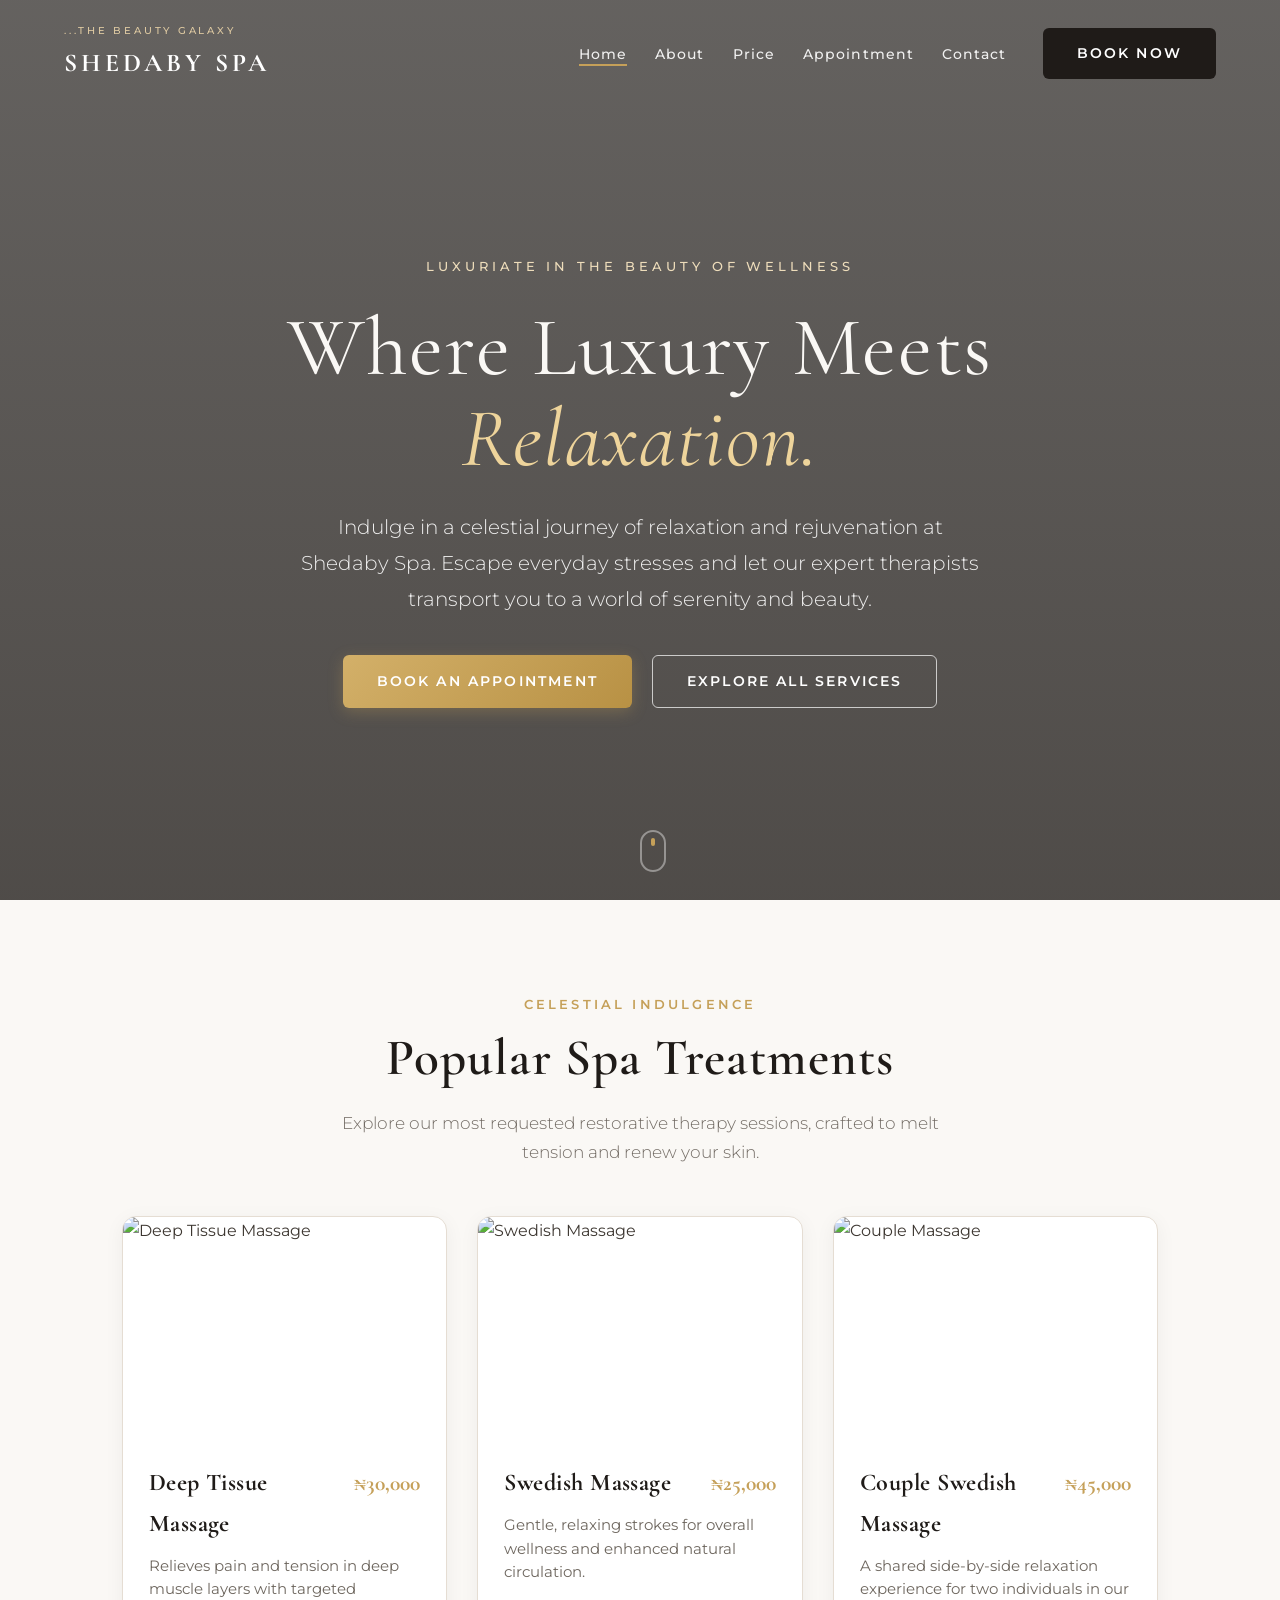
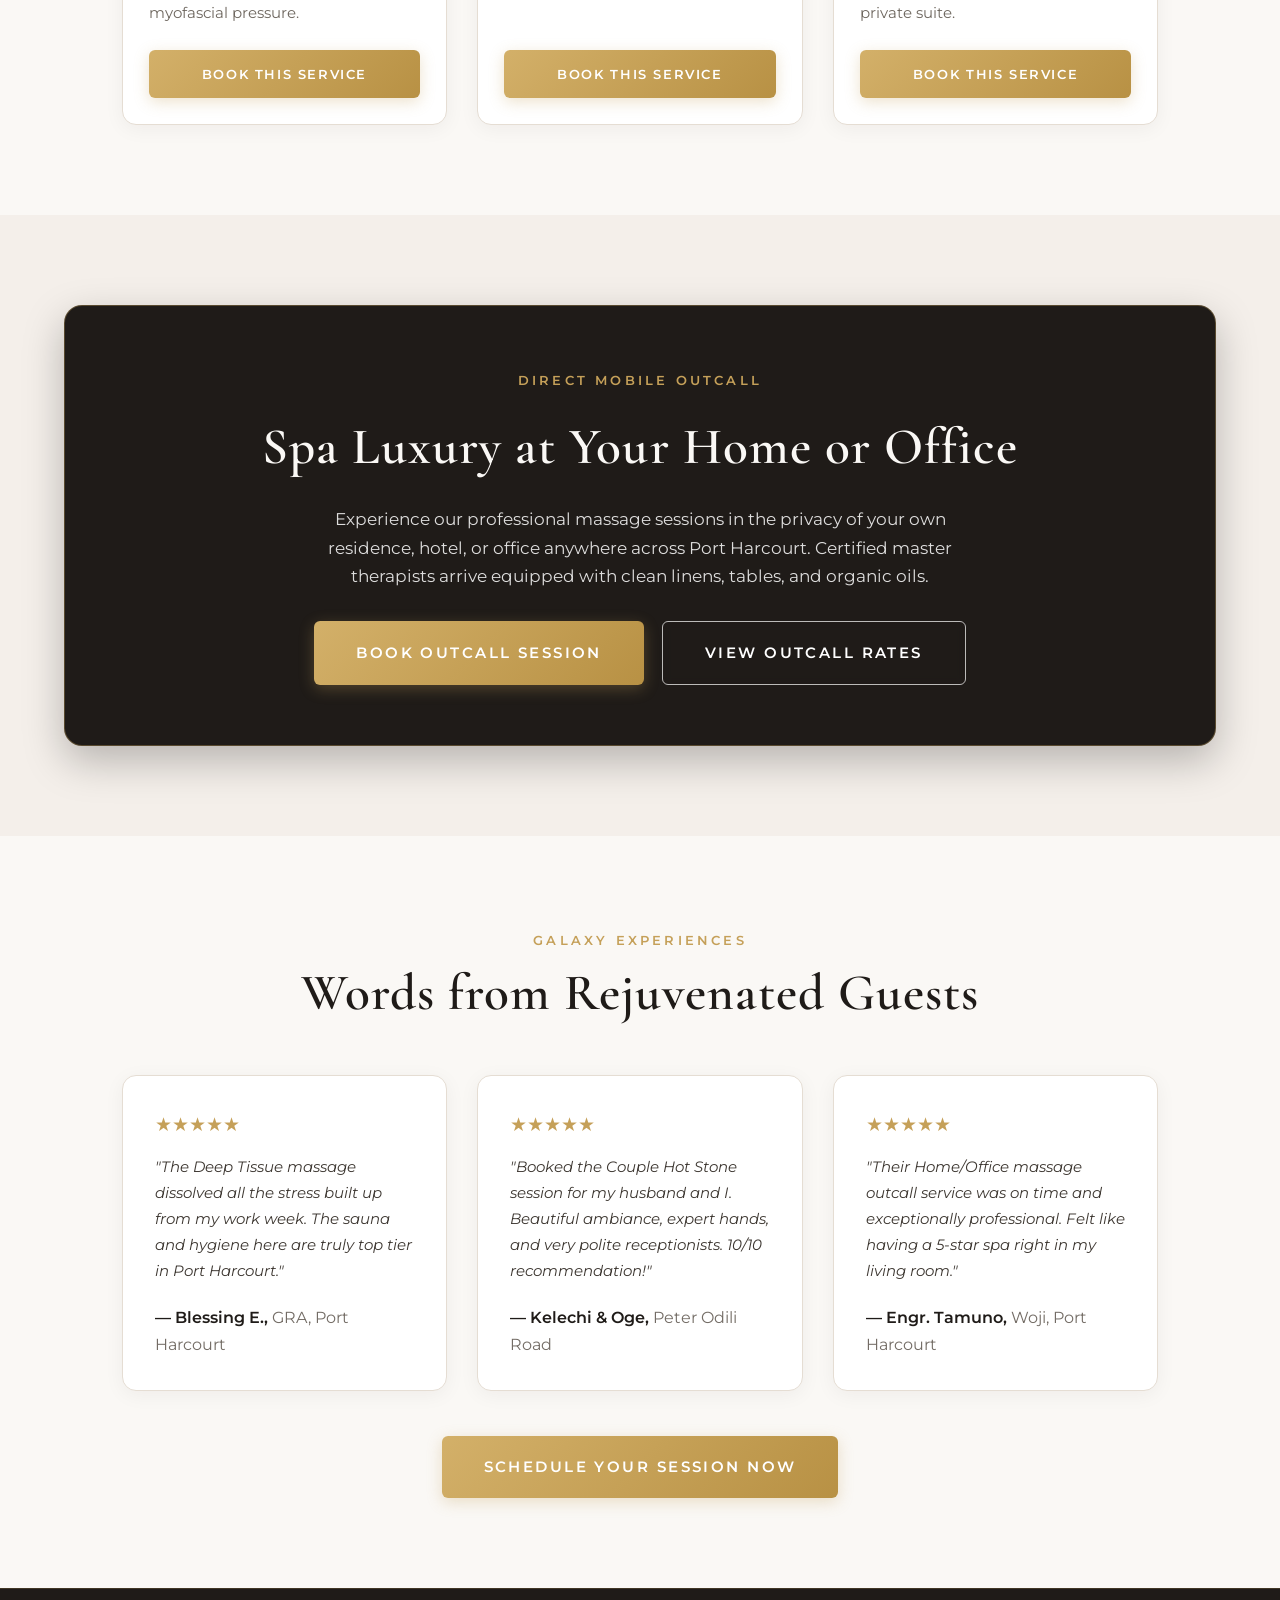
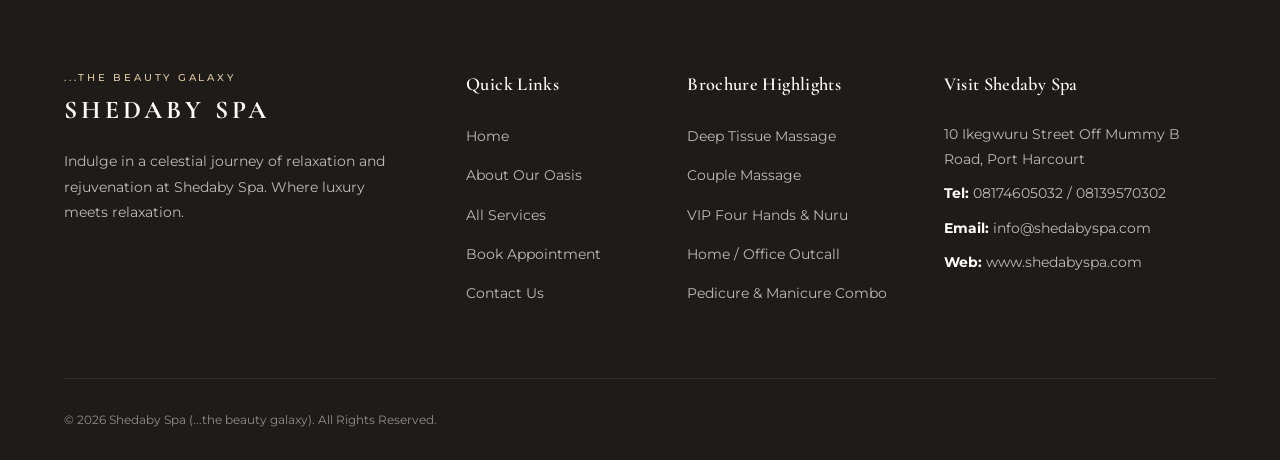
==== commit e8560375: "Add files via upload" ====
--- a/index.html
+++ b/index.html
@@ -204,7 +204,6 @@
         <ul class="nav-list">
           <li><a href="index.html" class="nav-link active">Home</a></li>
           <li><a href="about.html" class="nav-link">About</a></li>
-          <li><a href="services.html" class="nav-link">Services</a></li>
           <li><a href="price.html" class="nav-link">Price</a> </li>
           <li><a href="appointment.html" class="nav-link">Appointment</a></li>
           <li><a href="contact.html" class="nav-link">Contact</a></li>
@@ -286,10 +285,6 @@
               <a href="appointment.html" class="btn-action-book">Book This Service</a>
             </div>
           </div>
-        </div>
-
-        <div style="text-align: center; margin-top: 50px;">
-          <a href="services.html" class="btn btn-outline-dark" style="padding: 14px 34px; font-weight: 600;">View Complete Service Menu</a>
         </div>
       </div>
     </section>
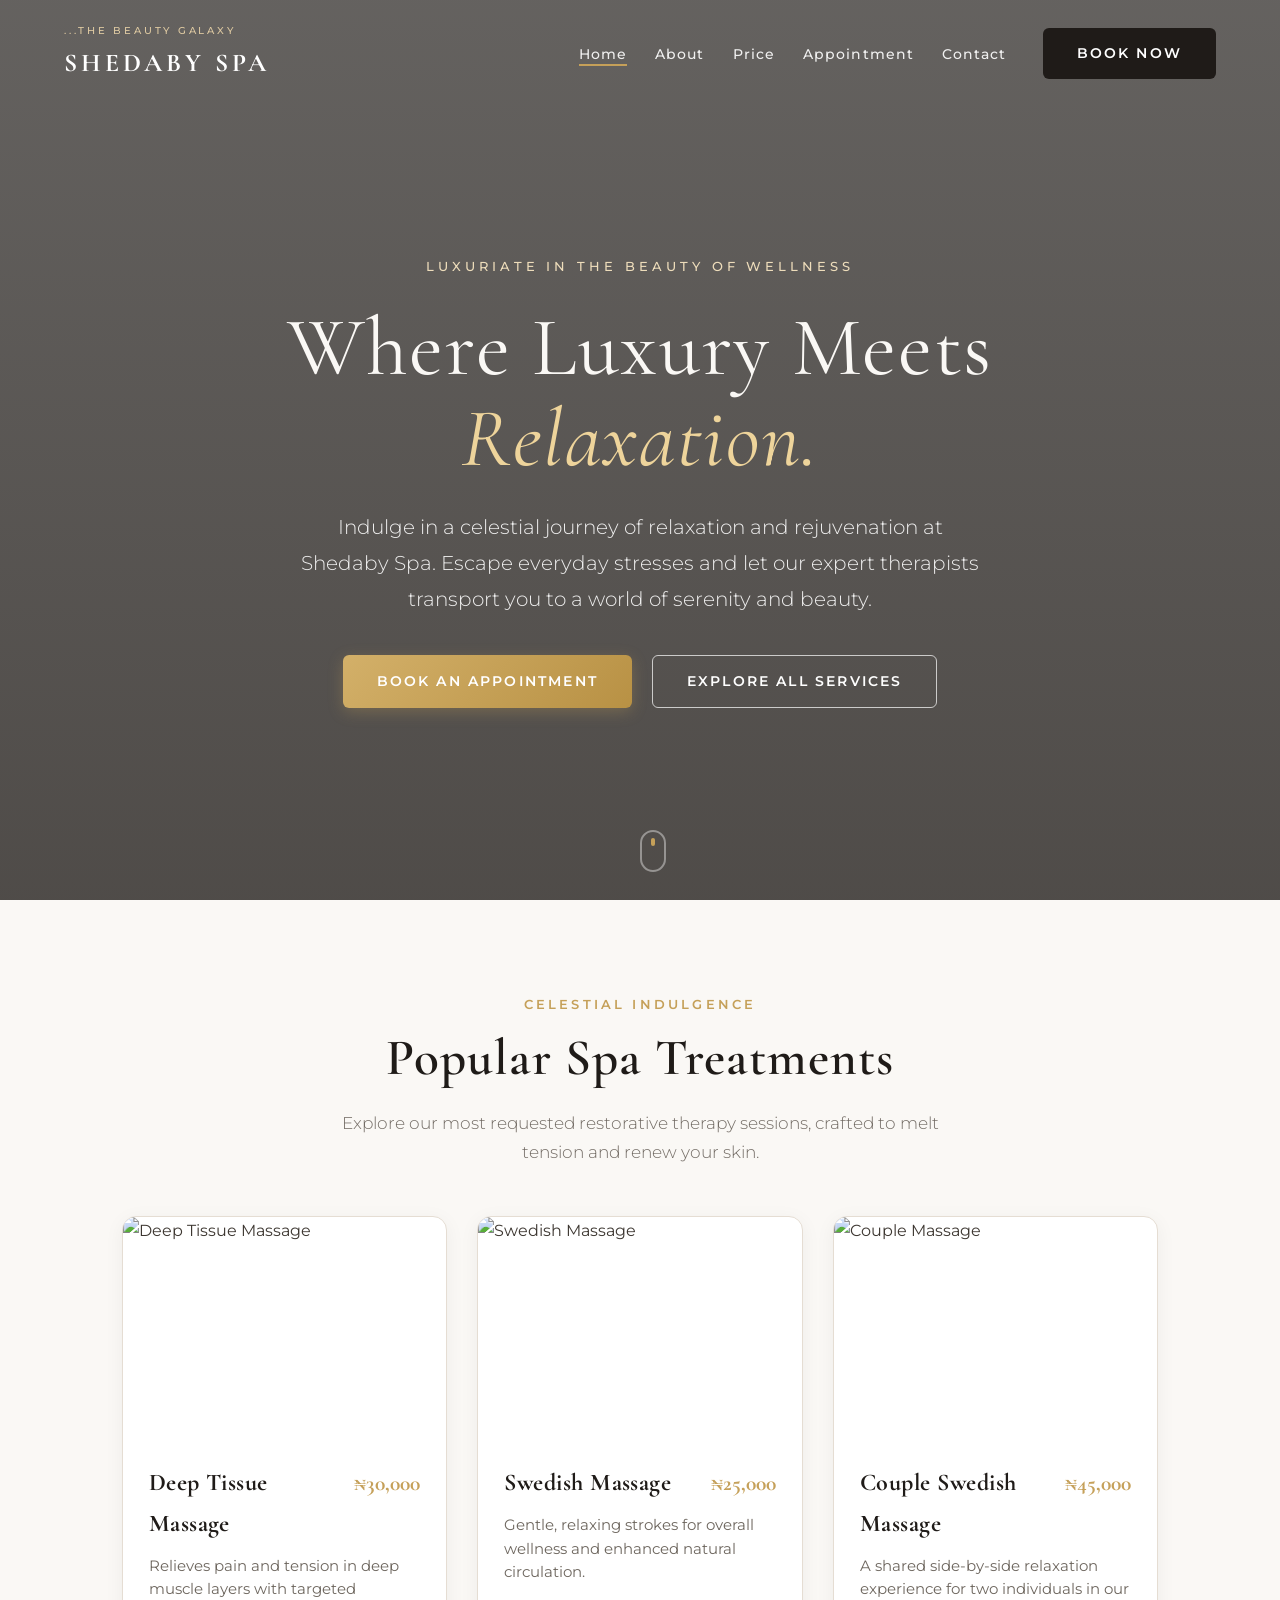
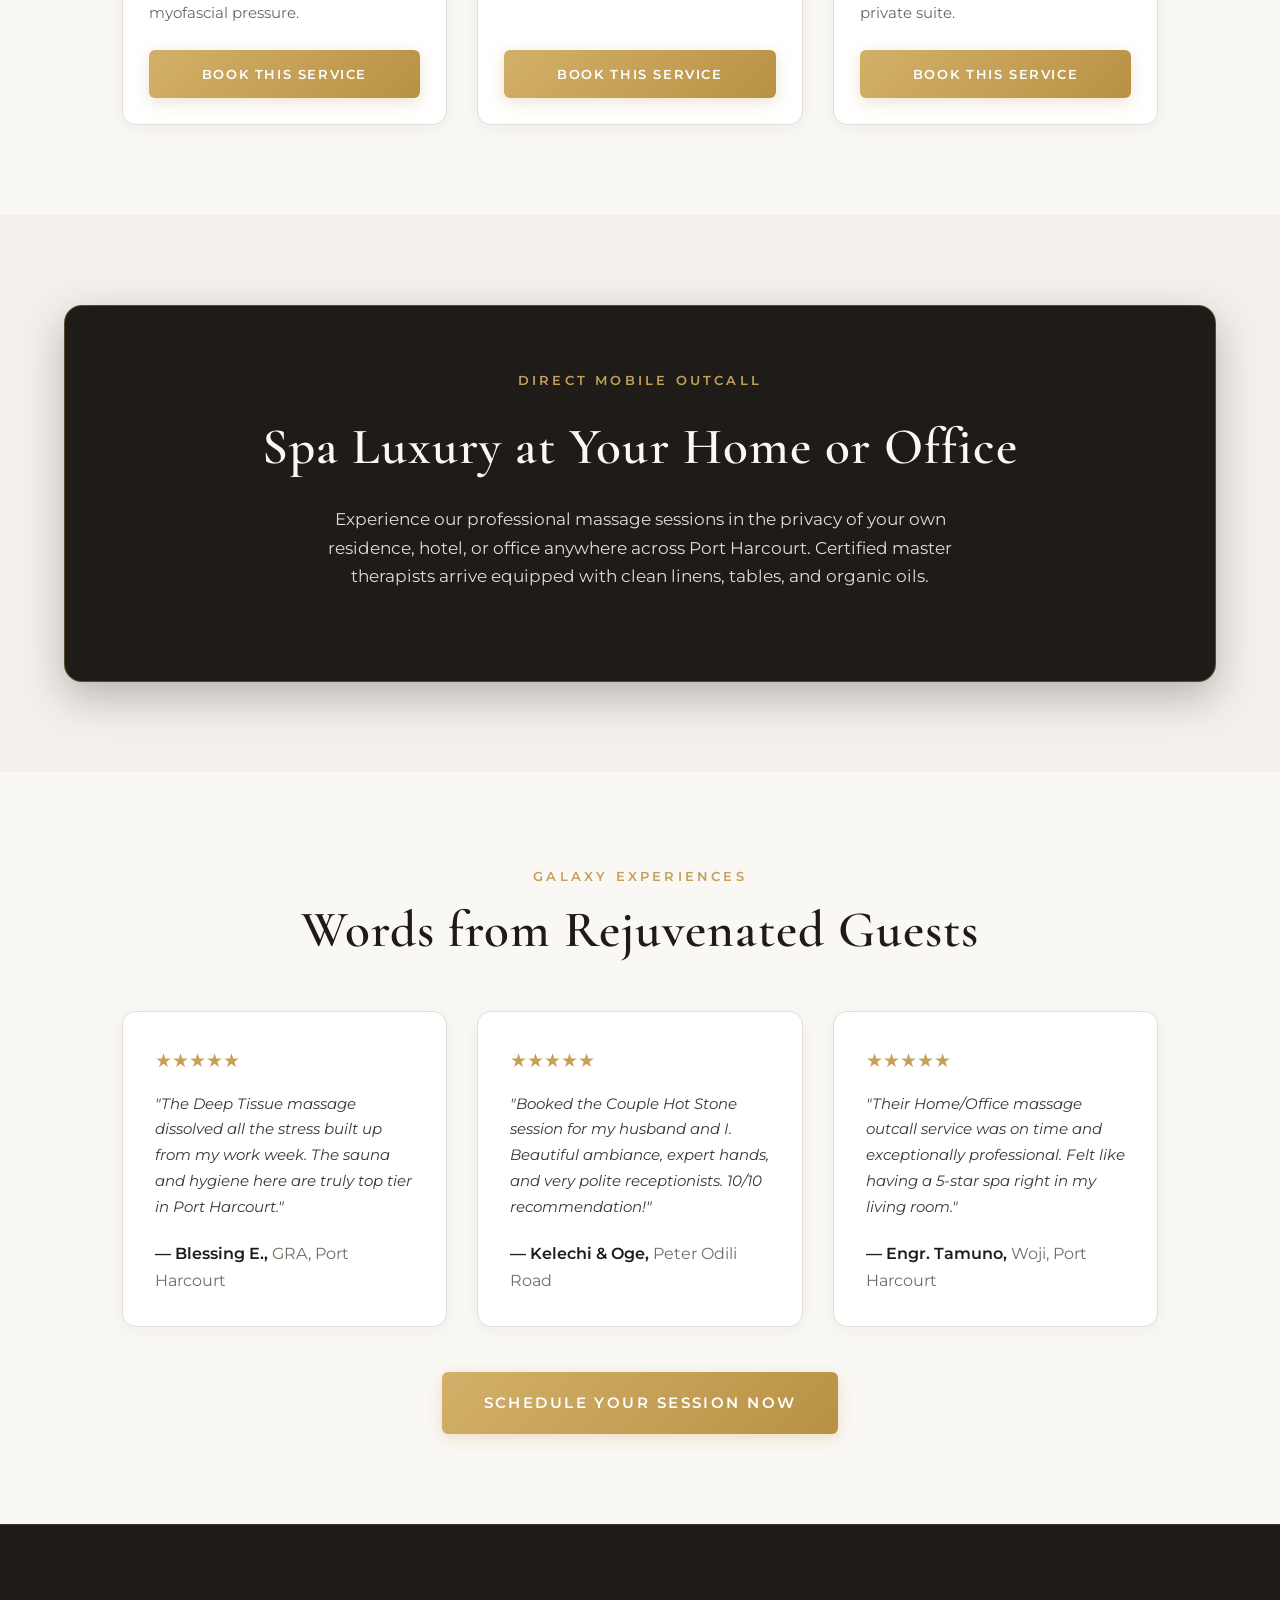
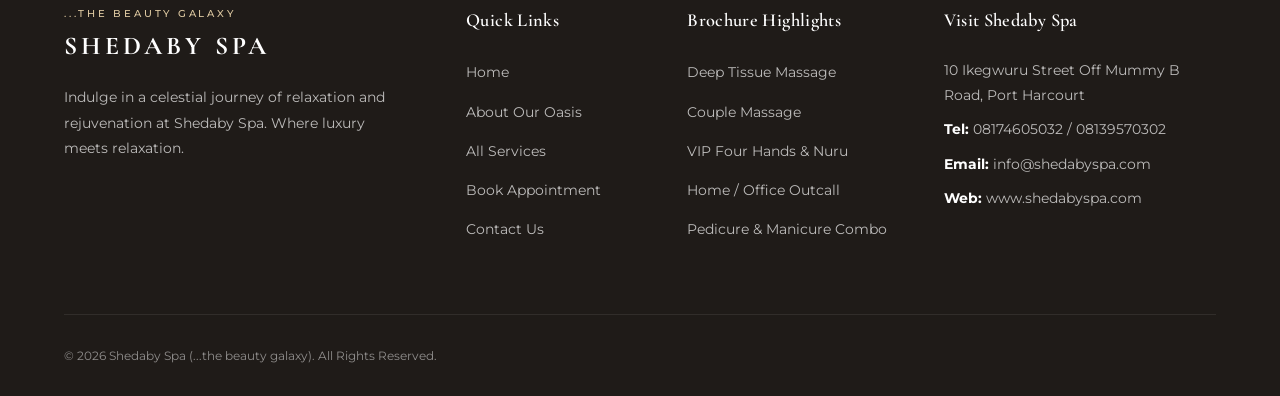
==== commit 51f924ae: "Add files via upload" ====
--- a/index.html
+++ b/index.html
@@ -297,10 +297,6 @@
         <p>
           Experience our professional massage sessions in the privacy of your own residence, hotel, or office anywhere across Port Harcourt. Certified master therapists arrive equipped with clean linens, tables, and organic oils.
         </p>
-        <div class="home-btn-group">
-          <a href="appointment.html" class="btn btn-gold btn-large">Book Outcall Session</a>
-          <a href="services.html#outcall" class="btn btn-outline btn-large">View Outcall Rates</a>
-        </div>
       </div>
     </section>
 
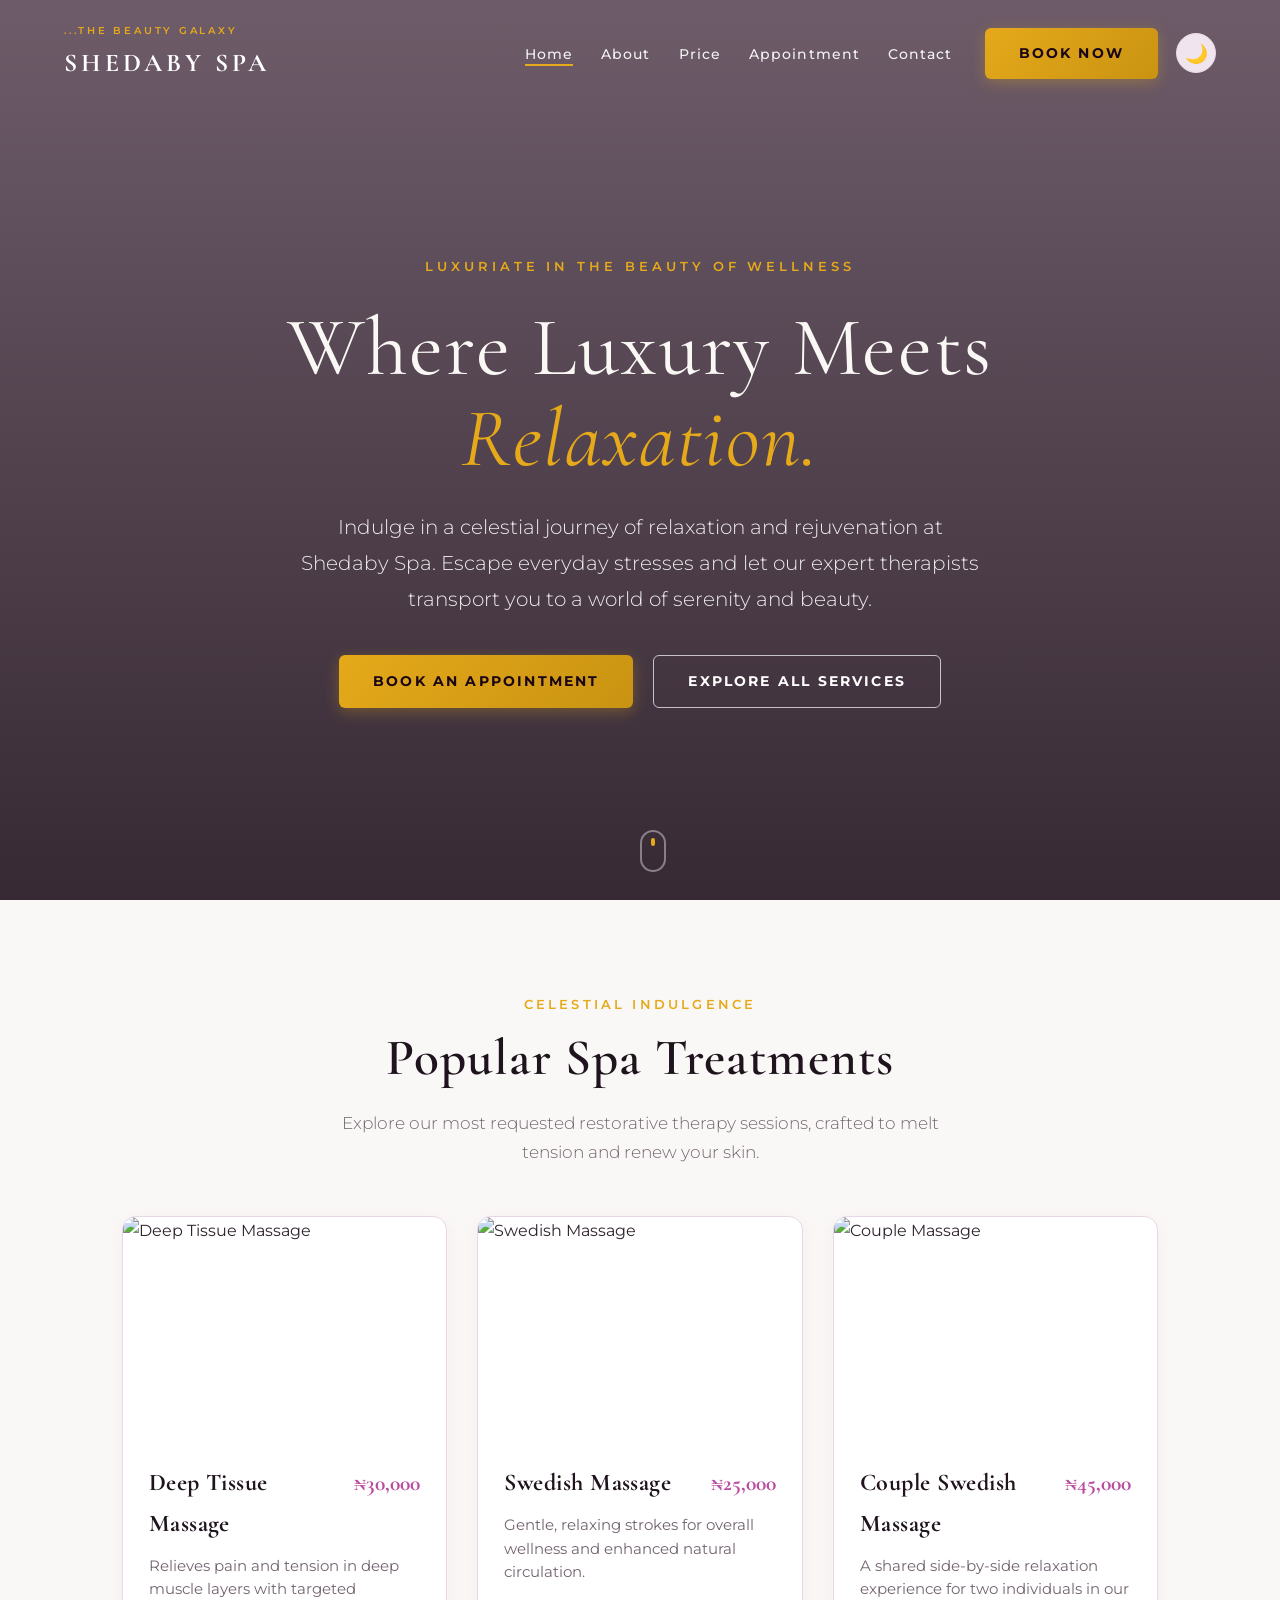
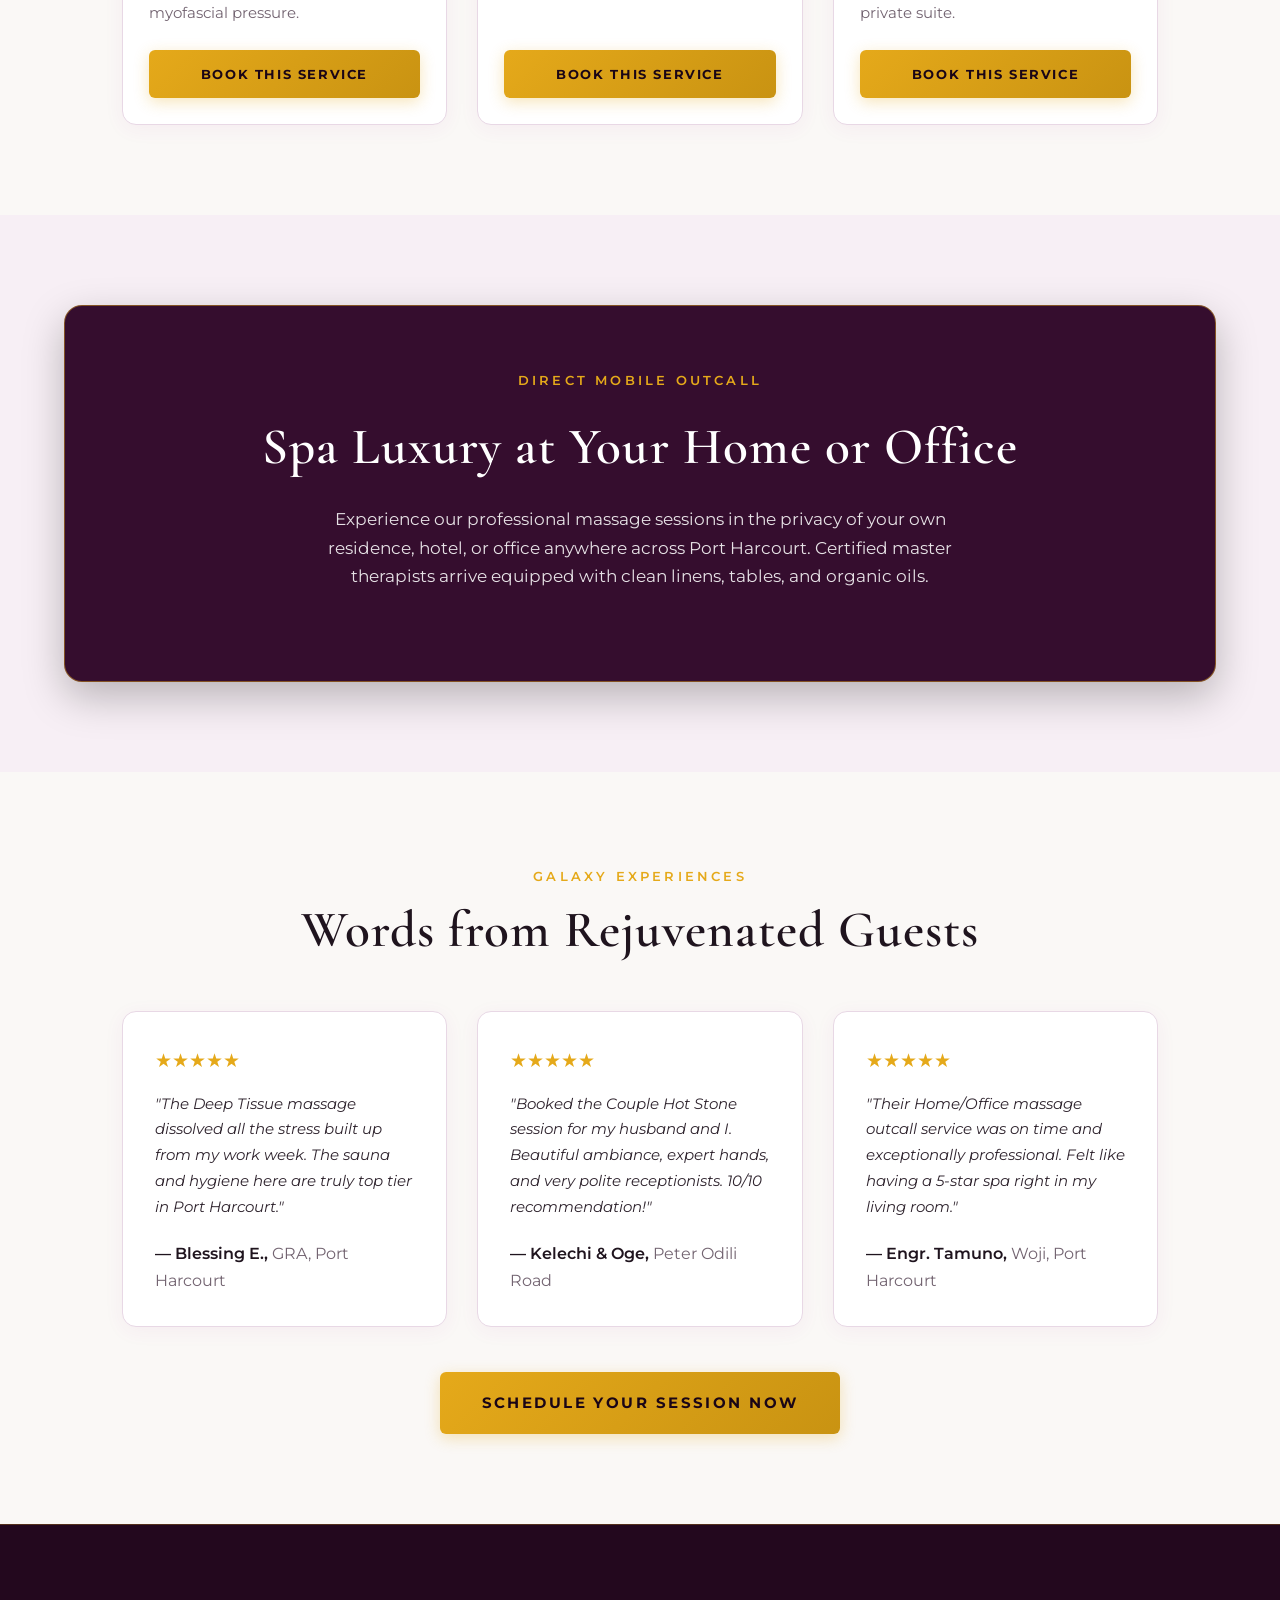
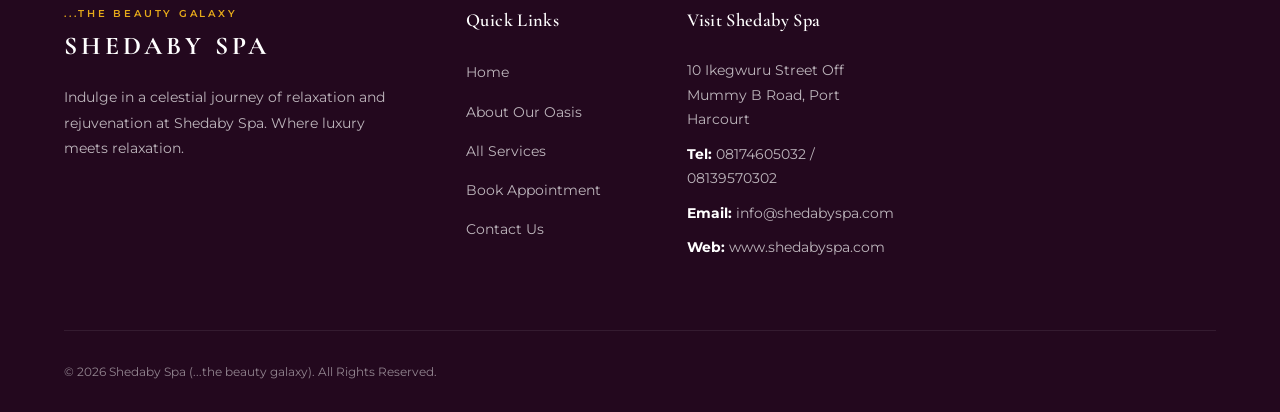
==== commit 6285a36b: "Add files via upload" ====
--- a/index.html
+++ b/index.html
@@ -1,5 +1,5 @@
 <!DOCTYPE html>
-<html lang="en">
+<html lang="en" data-theme="light">
 <head>
   <meta charset="UTF-8">
   <meta name="viewport" content="width=device-width, initial-scale=1.0">
@@ -19,7 +19,6 @@
   
   <link rel="stylesheet" href="style.css">
 
-  <!-- ==================== INTERNAL VISIBILITY & LAYOUT FIX ==================== -->
   <style>
     /* Prevent elements from remaining hidden */
     .home-page-main * {
@@ -30,11 +29,12 @@
 
     .home-preview-section {
       padding: 90px 0;
-      background-color: #FAF8F5;
+      background-color: var(--color-bg-light);
+      transition: background-color var(--transition);
     }
 
     .home-preview-section.bg-sand {
-      background-color: #F4EFEA;
+      background-color: var(--color-bg-sand);
     }
 
     .section-center-head {
@@ -52,21 +52,21 @@
     }
 
     .home-feature-card {
-      background: #FFFFFF;
-      border: 1px solid #E5DDD3;
+      background: var(--color-card-bg);
+      border: 1px solid var(--color-border);
       border-radius: 14px;
       overflow: hidden;
-      box-shadow: 0 4px 20px rgba(31, 27, 24, 0.05);
+      box-shadow: var(--shadow-subtle);
       display: flex;
       flex-direction: column;
       justify-content: space-between;
-      transition: transform 0.25s ease, box-shadow 0.25s ease;
+      transition: transform 0.25s ease, box-shadow 0.25s ease, border-color 0.25s ease, background-color var(--transition);
     }
 
     .home-feature-card:hover {
       transform: translateY(-5px);
-      box-shadow: 0 12px 30px rgba(31, 27, 24, 0.1);
-      border-color: #C5A059;
+      box-shadow: var(--shadow-hover);
+      border-color: var(--color-primary);
     }
 
     .home-card-img {
@@ -90,22 +90,22 @@
     }
 
     .home-card-title {
-      font-family: 'Cormorant Garamond', Georgia, serif;
+      font-family: var(--font-serif);
       font-size: 1.5rem;
-      color: #1F1B18;
+      color: var(--color-heading);
       font-weight: 700;
     }
 
     .home-card-price {
-      font-family: 'Cormorant Garamond', Georgia, serif;
+      font-family: var(--font-serif);
       font-size: 1.35rem;
       font-weight: 700;
-      color: #C5A059;
+      color: var(--color-primary-light);
     }
 
     .home-card-desc {
       font-size: 0.92rem;
-      color: #6E675F;
+      color: var(--color-text-muted);
       line-height: 1.6;
       margin-bottom: 24px;
       flex-grow: 1;
@@ -117,31 +117,31 @@
       width: 100%;
       text-align: center;
       padding: 13px 20px;
-      background: linear-gradient(135deg, #d3b069 0%, #b89144 100%);
-      color: #FFFFFF !important;
+      background: linear-gradient(135deg, var(--color-gold) 0%, var(--color-gold-hover) 100%);
+      color: #1a0516 !important;
       font-size: 0.84rem;
-      font-weight: 600;
+      font-weight: 700;
       letter-spacing: 0.12em;
       text-transform: uppercase;
       border-radius: 6px;
       text-decoration: none;
-      box-shadow: 0 4px 15px rgba(197, 160, 89, 0.3);
+      box-shadow: 0 4px 15px rgba(229, 169, 26, 0.3);
       transition: all 0.25s ease;
     }
 
     .btn-action-book:hover {
-      background: linear-gradient(135deg, #dfbc77 0%, #c59b4c 100%);
+      background: linear-gradient(135deg, #ffd768 0%, #e5a91a 100%);
       transform: translateY(-2px);
-      box-shadow: 0 6px 20px rgba(197, 160, 89, 0.45);
-    }
-
-    /* Outcall & Promo Highlights */
+      box-shadow: 0 6px 20px rgba(229, 169, 26, 0.45);
+    }
+
+    /* Outcall Banner */
     .home-callout-banner {
       width: 90%;
       max-width: 1240px;
       margin: 0 auto;
-      background: #1F1B18;
-      border: 1px solid rgba(197, 160, 89, 0.35);
+      background: var(--color-banner-bg);
+      border: 1px solid var(--color-banner-border);
       border-radius: 18px;
       padding: 60px 35px;
       text-align: center;
@@ -150,32 +150,47 @@
     }
 
     .home-callout-banner h2 {
-      font-family: 'Cormorant Garamond', Georgia, serif;
+      font-family: var(--font-serif);
       font-size: clamp(2.2rem, 4vw, 3.2rem);
-      color: #FAF8F5;
+      color: #FFFFFF;
       margin-bottom: 14px;
     }
 
     .home-callout-banner p {
       font-size: 1.05rem;
-      color: rgba(255, 255, 255, 0.85);
+      color: rgba(255, 255, 255, 0.88);
       max-width: 680px;
       margin: 0 auto 30px auto;
       line-height: 1.7;
     }
 
-    .home-btn-group {
-      display: flex;
-      gap: 18px;
+    /* Dark Mode Toggle Button */
+    .theme-toggle-btn {
+      display: inline-flex;
+      align-items: center;
       justify-content: center;
-      flex-wrap: wrap;
+      width: 40px;
+      height: 40px;
+      border-radius: 50%;
+      background: var(--color-toggle-bg);
+      border: 1px solid var(--color-border);
+      color: var(--color-gold);
+      font-size: 1.15rem;
+      cursor: pointer;
+      transition: var(--transition);
+      margin-left: 8px;
+    }
+
+    .theme-toggle-btn:hover {
+      transform: rotate(15deg) scale(1.08);
+      border-color: var(--color-gold);
     }
   </style>
 
-  <!-- ==================== SMARTSUPP LIVE CHAT ==================== -->
+  <!-- Smartsupp Live Chat -->
   <script type="text/javascript">
     var _smartsupp = _smartsupp || {};
-    _smartsupp.key = 'YOUR_SMARTSUPP_KEY';
+    _smartsupp.key = '5832cf1777d6371d327291ecdb099331b2563787';
     window.smartsupp||(function(d) {
       var s,c,o=smartsupp=function(){ o._.push(arguments)};o._=[];
       s=d.getElementsByTagName('script')[0];c=d.createElement('script');
@@ -204,11 +219,16 @@
         <ul class="nav-list">
           <li><a href="index.html" class="nav-link active">Home</a></li>
           <li><a href="about.html" class="nav-link">About</a></li>
-          <li><a href="price.html" class="nav-link">Price</a> </li>
+          <li><a href="price.html" class="nav-link">Price</a></li>
           <li><a href="appointment.html" class="nav-link">Appointment</a></li>
           <li><a href="contact.html" class="nav-link">Contact</a></li>
         </ul>
-        <a href="appointment.html" class="btn btn-primary nav-btn">Book Now</a>
+        <div style="display: flex; align-items: center; gap: 10px;">
+          <a href="appointment.html" class="btn btn-gold nav-btn">Book Now</a>
+          <button class="theme-toggle-btn" id="themeToggle" aria-label="Toggle Light and Dark Mode">
+            <span id="themeIcon">🌙</span>
+          </button>
+        </div>
       </div>
     </nav>
   </header>
@@ -292,7 +312,7 @@
     <!-- 3. HOME & OFFICE OUTCALL CALLOUT -->
     <section class="home-preview-section bg-sand">
       <div class="home-callout-banner">
-        <span class="section-subtitle" style="color: #C5A059;">Direct Mobile Outcall</span>
+        <span class="section-subtitle" style="color: var(--color-gold);">Direct Mobile Outcall</span>
         <h2>Spa Luxury at Your Home or Office</h2>
         <p>
           Experience our professional massage sessions in the privacy of your own residence, hotel, or office anywhere across Port Harcourt. Certified master therapists arrive equipped with clean linens, tables, and organic oils.
@@ -311,37 +331,37 @@
         <div class="home-highlight-grid">
           <div class="home-feature-card" style="padding: 32px; justify-content: space-between;">
             <div>
-              <div style="color: #C5A059; font-size: 1.2rem; margin-bottom: 14px;">★★★★★</div>
-              <p style="font-style: italic; color: #3D3731; line-height: 1.7; font-size: 0.95rem;">
+              <div style="color: var(--color-gold); font-size: 1.2rem; margin-bottom: 14px;">★★★★★</div>
+              <p style="font-style: italic; color: var(--color-text); line-height: 1.7; font-size: 0.95rem;">
                 "The Deep Tissue massage dissolved all the stress built up from my work week. The sauna and hygiene here are truly top tier in Port Harcourt."
               </p>
             </div>
-            <div style="margin-top: 20px; font-weight: 600; color: #1F1B18;">
-              — Blessing E., <span style="font-weight: 400; color: #736C65;">GRA, Port Harcourt</span>
+            <div style="margin-top: 20px; font-weight: 600; color: var(--color-heading);">
+              — Blessing E., <span style="font-weight: 400; color: var(--color-text-muted);">GRA, Port Harcourt</span>
             </div>
           </div>
 
           <div class="home-feature-card" style="padding: 32px; justify-content: space-between;">
             <div>
-              <div style="color: #C5A059; font-size: 1.2rem; margin-bottom: 14px;">★★★★★</div>
-              <p style="font-style: italic; color: #3D3731; line-height: 1.7; font-size: 0.95rem;">
+              <div style="color: var(--color-gold); font-size: 1.2rem; margin-bottom: 14px;">★★★★★</div>
+              <p style="font-style: italic; color: var(--color-text); line-height: 1.7; font-size: 0.95rem;">
                 "Booked the Couple Hot Stone session for my husband and I. Beautiful ambiance, expert hands, and very polite receptionists. 10/10 recommendation!"
               </p>
             </div>
-            <div style="margin-top: 20px; font-weight: 600; color: #1F1B18;">
-              — Kelechi &amp; Oge, <span style="font-weight: 400; color: #736C65;">Peter Odili Road</span>
+            <div style="margin-top: 20px; font-weight: 600; color: var(--color-heading);">
+              — Kelechi &amp; Oge, <span style="font-weight: 400; color: var(--color-text-muted);">Peter Odili Road</span>
             </div>
           </div>
 
           <div class="home-feature-card" style="padding: 32px; justify-content: space-between;">
             <div>
-              <div style="color: #C5A059; font-size: 1.2rem; margin-bottom: 14px;">★★★★★</div>
-              <p style="font-style: italic; color: #3D3731; line-height: 1.7; font-size: 0.95rem;">
+              <div style="color: var(--color-gold); font-size: 1.2rem; margin-bottom: 14px;">★★★★★</div>
+              <p style="font-style: italic; color: var(--color-text); line-height: 1.7; font-size: 0.95rem;">
                 "Their Home/Office massage outcall service was on time and exceptionally professional. Felt like having a 5-star spa right in my living room."
               </p>
             </div>
-            <div style="margin-top: 20px; font-weight: 600; color: #1F1B18;">
-              — Engr. Tamuno, <span style="font-weight: 400; color: #736C65;">Woji, Port Harcourt</span>
+            <div style="margin-top: 20px; font-weight: 600; color: var(--color-heading);">
+              — Engr. Tamuno, <span style="font-weight: 400; color: var(--color-text-muted);">Woji, Port Harcourt</span>
             </div>
           </div>
         </div>
@@ -378,16 +398,7 @@
         </ul>
       </div>
 
-      <div class="footer-col">
-        <h4 class="footer-title">Brochure Highlights</h4>
-        <ul class="footer-links">
-          <li><a href="services.html#massages">Deep Tissue Massage</a></li>
-          <li><a href="services.html#couples">Couple Massage</a></li>
-          <li><a href="services.html#vip">VIP Four Hands &amp; Nuru</a></li>
-          <li><a href="services.html#outcall">Home / Office Outcall</a></li>
-          <li><a href="services.html#grooming">Pedicure &amp; Manicure Combo</a></li>
-        </ul>
-      </div>
+    
 
       <div class="footer-col">
         <h4 class="footer-title">Visit Shedaby Spa</h4>
@@ -403,21 +414,6 @@
     </div>
   </footer>
 
-  <!-- Floating Chat Button -->
- <!-- Smartsupp Live Chat script -->
-<script type="text/javascript">
-var _smartsupp = _smartsupp || {};
-_smartsupp.key = '5832cf1777d6371d327291ecdb099331b2563787';
-window.smartsupp||(function(d) {
-  var s,c,o=smartsupp=function(){ o._.push(arguments)};o._=[];
-  s=d.getElementsByTagName('script')[0];c=d.createElement('script');
-  c.type='text/javascript';c.charset='utf-8';c.async=true;
-  c.src='https://www.smartsuppchat.com/loader.js?';s.parentNode.insertBefore(c,s);
-})(document);
-</script>
-<noscript>Powered by <a href="https://www.smartsupp.com" target="_blank">Smartsupp</a></noscript>
-
-
   <button class="back-to-top" id="backToTop" aria-label="Back to top">↑</button>
 
   <script type="module" src="script.js"></script>
--- a/style.css
+++ b/style.css
@@ -1,39 +1,66 @@
 /* ==========================================================================
-   AuraSerene Luxury Massage & Wellness Styling
-   Color Palette:
-   - Deep Warm Charcoal/Brown: #1F1B18 / #2B2520
-   - Soft Cream / Off-White: #FAF8F5 / #F4EFEA
-   - Natural Linen Beige: #ECE4DA
-   - Warm Gold Accent: #C5A059
-   - Deep Antique Gold: #9E7D3B
-   - Text Muted: #6E675F
+   Shedaby Spa — ...the beauty galaxy
+   Brand Colors:
+   - Primary: #a53792 (Plum/Magenta)
+   - Secondary / Accent: #E5A91A / #F4C430 (Warm Gold / Yellow)
    ========================================================================== */
 
 :root {
   --font-serif: 'Cormorant Garamond', Georgia, serif;
   --font-sans: 'Montserrat', -apple-system, BlinkMacSystemFont, sans-serif;
 
-  --color-primary: #1F1B18;
-  --color-primary-light: #2B2520;
-  --color-gold: #C5A059;
-  --color-gold-hover: #AF8B45;
-  --color-bg-light: #FAF8F5;
-  --color-bg-sand: #F4EFEA;
-  --color-border: #E5DDD3;
-  --color-text: #3D3731;
-  --color-text-muted: #736C65;
+  /* Universal Brand Tones */
+  --color-primary: #a53792;
+  --color-primary-light: #b94b9f;
+  --color-primary-dark: #7a1f6a;
+  --color-gold: #e5a91a;
+  --color-gold-hover: #c99312;
   --color-white: #FFFFFF;
   --color-error: #B94A48;
   --color-success: #3C763D;
 
-  --shadow-subtle: 0 4px 20px rgba(31, 27, 24, 0.05);
-  --shadow-medium: 0 10px 30px rgba(31, 27, 24, 0.09);
-  --shadow-hover: 0 18px 40px rgba(31, 27, 24, 0.13);
+  /* Light Theme (Default) */
+  --color-bg-light: #FAF8F6;
+  --color-bg-sand: #F7EFF5;
+  --color-card-bg: #FFFFFF;
+  --color-border: #E8D8E5;
+  --color-text: #2F242E;
+  --color-text-muted: #736471;
+  --color-heading: #1F141E;
+  --color-header-scrolled: rgba(250, 248, 246, 0.97);
+  --color-banner-bg: #350d2e;
+  --color-banner-border: rgba(229, 169, 26, 0.45);
+  --color-footer-bg: #23081e;
+  --color-toggle-bg: #f0e4ee;
+
+  --shadow-subtle: 0 4px 20px rgba(165, 55, 146, 0.06);
+  --shadow-medium: 0 10px 30px rgba(165, 55, 146, 0.10);
+  --shadow-hover: 0 18px 40px rgba(165, 55, 146, 0.16);
 
   --radius-sm: 6px;
   --radius-md: 12px;
   --radius-lg: 20px;
   --transition: all 0.35s cubic-bezier(0.25, 1, 0.5, 1);
+}
+
+/* ==================== DARK THEME VARIABLES ==================== */
+[data-theme="dark"] {
+  --color-bg-light: #120912;
+  --color-bg-sand: #1b0e1a;
+  --color-card-bg: #1c101c;
+  --color-border: #3b2238;
+  --color-text: #e6dce4;
+  --color-text-muted: #a89aa6;
+  --color-heading: #FAF8F5;
+  --color-header-scrolled: rgba(18, 9, 18, 0.96);
+  --color-banner-bg: #240b20;
+  --color-banner-border: rgba(229, 169, 26, 0.5);
+  --color-footer-bg: #0b030b;
+  --color-toggle-bg: #2a1426;
+
+  --shadow-subtle: 0 4px 20px rgba(0, 0, 0, 0.3);
+  --shadow-medium: 0 10px 30px rgba(0, 0, 0, 0.45);
+  --shadow-hover: 0 18px 40px rgba(0, 0, 0, 0.6);
 }
 
 /* ==================== BASE & RESET ==================== */
@@ -55,6 +82,7 @@
   line-height: 1.7;
   overflow-x: hidden;
   -webkit-font-smoothing: antialiased;
+  transition: background-color var(--transition), color var(--transition);
 }
 
 img {
@@ -90,7 +118,7 @@
 
 h1, h2, h3, h4 {
   font-family: var(--font-serif);
-  color: var(--color-primary);
+  color: var(--color-heading);
   font-weight: 600;
   letter-spacing: 0.02em;
 }
@@ -140,7 +168,7 @@
   font-size: 0.85rem;
   text-transform: uppercase;
   letter-spacing: 0.16em;
-  font-weight: 600;
+  font-weight: 700;
   border-radius: var(--radius-sm);
   transition: var(--transition);
 }
@@ -151,21 +179,21 @@
 }
 
 .btn-primary:hover {
-  background-color: var(--color-gold);
+  background-color: var(--color-primary-dark);
   color: var(--color-white);
   transform: translateY(-2px);
 }
 
 .btn-gold {
-  background: linear-gradient(135deg, #d3b069 0%, #b89144 100%);
-  color: var(--color-white);
-  box-shadow: 0 4px 15px rgba(197, 160, 89, 0.3);
+  background: linear-gradient(135deg, var(--color-gold) 0%, var(--color-gold-hover) 100%);
+  color: #1a0516 !important;
+  box-shadow: 0 4px 15px rgba(229, 169, 26, 0.3);
 }
 
 .btn-gold:hover {
-  background: linear-gradient(135deg, #dfbc77 0%, #c59b4c 100%);
+  background: linear-gradient(135deg, #ffd768 0%, #e5a91a 100%);
   transform: translateY(-2px);
-  box-shadow: 0 8px 25px rgba(197, 160, 89, 0.4);
+  box-shadow: 0 8px 25px rgba(229, 169, 26, 0.45);
 }
 
 .btn-outline {
@@ -216,26 +244,26 @@
 }
 
 .header.scrolled {
-  background-color: rgba(250, 248, 245, 0.97);
+  background-color: var(--color-header-scrolled);
   backdrop-filter: blur(12px);
   padding: 14px 0;
-  box-shadow: 0 4px 20px rgba(0, 0, 0, 0.06);
+  box-shadow: 0 4px 20px rgba(0, 0, 0, 0.1);
 }
 
 .header.scrolled .brand-title {
+  color: var(--color-heading);
+}
+
+.header.scrolled .brand-sub {
   color: var(--color-primary);
 }
 
-.header.scrolled .brand-sub {
-  color: var(--color-gold);
-}
-
 .header.scrolled .nav-link {
-  color: var(--color-primary);
+  color: var(--color-heading);
 }
 
 .header.scrolled .nav-toggle span {
-  background-color: var(--color-primary);
+  background-color: var(--color-heading);
 }
 
 .navbar {
@@ -252,8 +280,8 @@
 .brand-sub {
   font-size: 0.62rem;
   letter-spacing: 0.28em;
-  color: #dfcaa2;
-  font-weight: 500;
+  color: var(--color-gold);
+  font-weight: 600;
   margin-bottom: 2px;
   transition: var(--transition);
 }
@@ -270,7 +298,7 @@
 .nav-menu {
   display: flex;
   align-items: center;
-  gap: 36px;
+  gap: 32px;
 }
 
 .nav-list {
@@ -283,7 +311,7 @@
   font-size: 0.85rem;
   font-weight: 500;
   letter-spacing: 0.08em;
-  color: rgba(255, 255, 255, 0.9);
+  color: rgba(255, 255, 255, 0.92);
   position: relative;
   padding: 4px 0;
 }
@@ -340,7 +368,7 @@
   left: 0;
   width: 100%;
   height: 100%;
-  background: linear-gradient(180deg, rgba(20, 17, 15, 0.65) 0%, rgba(31, 27, 24, 0.78) 100%);
+  background: linear-gradient(180deg, rgba(35, 8, 30, 0.65) 0%, rgba(20, 5, 18, 0.85) 100%);
 }
 
 .hero-content {
@@ -354,9 +382,9 @@
   font-size: 0.82rem;
   letter-spacing: 0.3em;
   text-transform: uppercase;
-  color: #eeddbb;
+  color: var(--color-gold);
   margin-bottom: 24px;
-  font-weight: 500;
+  font-weight: 600;
 }
 
 .hero-title {
@@ -370,7 +398,7 @@
 .hero-title em {
   font-style: italic;
   font-family: var(--font-serif);
-  color: #eed49b;
+  color: var(--color-gold);
 }
 
 .hero-desc {
@@ -416,747 +444,13 @@
   100% { transform: translateY(16px); opacity: 0; }
 }
 
-/* ==================== 3. ABOUT SECTION ==================== */
-.about-grid {
-  display: grid;
-  grid-template-columns: 1fr 1fr;
-  gap: 60px;
-  align-items: center;
-}
-
-.about-image-wrapper {
-  position: relative;
-}
-
-.image-frame {
-  border-radius: var(--radius-lg);
-  overflow: hidden;
-  box-shadow: var(--shadow-medium);
-}
-
-.image-frame img {
-  width: 100%;
-  height: 520px;
-  object-fit: cover;
-  transition: transform 0.8s ease;
-}
-
-.about-image-wrapper:hover .image-frame img {
-  transform: scale(1.03);
-}
-
-.about-badge {
-  position: absolute;
-  bottom: -25px;
-  right: -25px;
-  background: var(--color-primary);
-  color: var(--color-white);
-  padding: 24px 30px;
-  border-radius: var(--radius-md);
-  box-shadow: var(--shadow-hover);
-  display: flex;
-  flex-direction: column;
-  border: 1px solid rgba(197, 160, 89, 0.3);
-}
-
-.badge-num {
-  font-family: var(--font-serif);
-  font-size: 2.5rem;
-  color: var(--color-gold);
-  font-weight: 700;
-  line-height: 1;
-}
-
-.badge-text {
-  font-size: 0.78rem;
-  letter-spacing: 0.1em;
-  text-transform: uppercase;
-  color: rgba(255, 255, 255, 0.8);
-}
-
-.lead-text {
-  font-size: 1.15rem;
-  color: var(--color-primary);
-  margin-bottom: 20px;
-  font-weight: 400;
-  line-height: 1.8;
-}
-
-.features-grid {
-  display: grid;
-  grid-template-columns: 1fr 1fr;
-  gap: 24px;
-  margin-top: 36px;
-}
-
-.feature-item {
-  display: flex;
-  gap: 14px;
-}
-
-.feature-icon {
-  width: 32px;
-  height: 32px;
-  border-radius: 50%;
-  background-color: rgba(197, 160, 89, 0.15);
-  color: var(--color-gold-hover);
-  display: flex;
-  align-items: center;
-  justify-content: center;
-  font-size: 0.9rem;
-  font-weight: 700;
-  flex-shrink: 0;
-}
-
-.feature-text h4 {
-  font-size: 1rem;
-  font-family: var(--font-sans);
-  font-weight: 600;
-  margin-bottom: 4px;
-}
-
-.feature-text p {
-  font-size: 0.83rem;
-  color: var(--color-text-muted);
-  line-height: 1.5;
-}
-
-/* ==================== 4. SERVICES SECTION ==================== */
-.services-grid {
-  display: grid;
-  grid-template-columns: repeat(auto-fit, minmax(340px, 1fr));
-  gap: 32px;
-}
-
-.service-card {
-  background: var(--color-white);
-  border-radius: var(--radius-md);
-  overflow: hidden;
-  box-shadow: var(--shadow-subtle);
-  transition: var(--transition);
-  border: 1px solid var(--color-border);
-  display: flex;
-  flex-direction: column;
-}
-
-.service-card:hover {
-  transform: translateY(-8px);
-  box-shadow: var(--shadow-hover);
-  border-color: rgba(197, 160, 89, 0.4);
-}
-
-.service-img-wrap {
-  position: relative;
-  height: 230px;
-  overflow: hidden;
-}
-
-.service-img-wrap img {
-  width: 100%;
-  height: 100%;
-  object-fit: cover;
-  transition: transform 0.6s ease;
-}
-
-.service-card:hover .service-img-wrap img {
-  transform: scale(1.05);
-}
-
-.service-tag {
-  position: absolute;
-  top: 16px;
-  right: 16px;
-  background-color: rgba(31, 27, 24, 0.85);
-  backdrop-filter: blur(4px);
-  color: var(--color-gold);
-  font-size: 0.7rem;
-  text-transform: uppercase;
-  letter-spacing: 0.15em;
-  padding: 6px 14px;
-  border-radius: 20px;
-  font-weight: 600;
-}
-
-.service-body {
-  padding: 28px;
-  display: flex;
-  flex-direction: column;
-  flex-grow: 1;
-}
-
-.service-title {
-  font-size: 1.45rem;
-  margin-bottom: 12px;
-}
-
-.service-desc {
-  font-size: 0.9rem;
-  color: var(--color-text-muted);
-  margin-bottom: 24px;
-  line-height: 1.6;
-  flex-grow: 1;
-}
-
-.service-meta {
-  display: flex;
-  justify-content: space-between;
-  align-items: center;
-  padding: 16px 0;
-  border-top: 1px solid var(--color-border);
-  margin-bottom: 20px;
-}
-
-.service-duration {
-  font-size: 0.85rem;
-  color: var(--color-text-muted);
-}
-
-.service-price {
-  font-family: var(--font-serif);
-  font-size: 1.35rem;
-  font-weight: 700;
-  color: var(--color-primary);
-}
-
-/* ==================== 5. PRICE LIST SECTION ==================== */
-.pricing-grid {
-  display: grid;
-  grid-template-columns: repeat(auto-fit, minmax(320px, 1fr));
-  gap: 30px;
-}
-
-.pricing-card {
-  background: var(--color-white);
-  border: 1px solid var(--color-border);
-  border-radius: var(--radius-md);
-  padding: 36px 30px;
-  position: relative;
-  transition: var(--transition);
-  box-shadow: var(--shadow-subtle);
-  display: flex;
-  flex-direction: column;
-}
-
-.pricing-card:hover {
-  transform: translateY(-6px);
-  box-shadow: var(--shadow-medium);
-}
-
-.pricing-card.popular {
-  border: 2px solid var(--color-gold);
-  box-shadow: var(--shadow-hover);
-}
-
-.popular-badge {
-  position: absolute;
-  top: -14px;
-  left: 50%;
-  transform: translateX(-50%);
-  background: var(--color-gold);
-  color: var(--color-white);
-  font-size: 0.7rem;
-  letter-spacing: 0.18em;
-  font-weight: 700;
-  padding: 4px 18px;
-  border-radius: 20px;
-}
-
-.pricing-card-title {
-  font-size: 1.55rem;
-  margin-bottom: 6px;
-  text-align: center;
-}
-
-.pricing-card-desc {
-  font-size: 0.85rem;
-  color: var(--color-text-muted);
-  text-align: center;
-  margin-bottom: 24px;
-}
-
-.pricing-rates {
-  margin-bottom: 30px;
-  flex-grow: 1;
-}
-
-.pricing-rates li {
-  display: flex;
-  justify-content: space-between;
-  align-items: center;
-  padding: 12px 0;
-  border-bottom: 1px dashed var(--color-border);
-  font-size: 0.95rem;
-}
-
-.pricing-rates li:last-child {
-  border-bottom: none;
-}
-
-.pricing-rates strong {
-  font-family: var(--font-serif);
-  font-size: 1.25rem;
-  color: var(--color-primary);
-}
-
-/* ==================== 6. PROMOTION SECTION ==================== */
-.promo-section {
-  padding: 50px 0;
-}
-
-.promo-card {
-  background: linear-gradient(135deg, #25201C 0%, #151311 100%);
-  border-radius: var(--radius-lg);
-  padding: 60px 40px;
-  color: var(--color-white);
-  position: relative;
-  text-align: center;
-  overflow: hidden;
-  border: 1px solid rgba(197, 160, 89, 0.3);
-  box-shadow: var(--shadow-hover);
-}
-
-.promo-badge {
-  display: inline-block;
-  border: 1px solid var(--color-gold);
-  color: var(--color-gold);
-  font-size: 0.75rem;
-  letter-spacing: 0.25em;
-  padding: 6px 18px;
-  border-radius: 30px;
-  margin-bottom: 20px;
-  font-weight: 600;
-}
-
-.promo-title {
-  color: #FAF8F5;
-  font-size: clamp(2rem, 4vw, 3rem);
-  margin-bottom: 12px;
-}
-
-.promo-subtitle {
-  color: rgba(255, 255, 255, 0.8);
-  font-size: 1.05rem;
-  max-width: 600px;
-  margin: 0 auto 30px auto;
-  font-weight: 300;
-}
-
-.promo-features {
-  display: flex;
-  flex-wrap: wrap;
-  gap: 20px;
-  justify-content: center;
-  max-width: 800px;
-  margin: 0 auto 36px auto;
-}
-
-.promo-features li {
-  font-size: 0.95rem;
-  background-color: rgba(255, 255, 255, 0.06);
-  padding: 10px 22px;
-  border-radius: 30px;
-  border: 1px solid rgba(255, 255, 255, 0.1);
-}
-
-.promo-features span {
-  color: var(--color-gold);
-  margin-right: 6px;
-}
-
-.promo-price-box {
-  margin-bottom: 30px;
-}
-
-.old-price {
-  text-decoration: line-through;
-  color: rgba(255, 255, 255, 0.4);
-  font-size: 1.3rem;
-  margin-right: 14px;
-}
-
-.new-price {
-  font-family: var(--font-serif);
-  font-size: 3rem;
-  color: var(--color-gold);
-  font-weight: 700;
-}
-
-.price-note {
-  display: block;
-  font-size: 0.8rem;
-  color: rgba(255, 255, 255, 0.6);
-  margin-top: 4px;
-}
-
-/* ==================== 7. APPOINTMENT FORM ==================== */
-.appointment-wrapper {
-  background: var(--color-white);
-  border-radius: var(--radius-lg);
-  padding: 60px;
-  box-shadow: var(--shadow-medium);
-  border: 1px solid var(--color-border);
-  max-width: 960px;
-  margin: 0 auto;
-}
-
-.form-alert {
-  padding: 16px 22px;
-  border-radius: var(--radius-sm);
-  margin-bottom: 30px;
-  font-size: 0.95rem;
-  line-height: 1.6;
-}
-
-.form-alert.success {
-  background-color: #eaf6ea;
-  color: #276729;
-  border: 1px solid #bce1bc;
-}
-
-.form-alert.error {
-  background-color: #faeaea;
-  color: #932c2c;
-  border: 1px solid #f1c3c3;
-}
-
-.form-grid {
-  display: grid;
-  grid-template-columns: 1fr 1fr;
-  gap: 24px;
-}
-
-.form-group {
-  display: flex;
-  flex-direction: column;
-}
-
-.form-group.full-width {
-  grid-column: span 2;
-  margin-top: 10px;
-}
-
-.form-group label {
-  font-size: 0.85rem;
-  font-weight: 600;
-  letter-spacing: 0.05em;
-  margin-bottom: 8px;
-  color: var(--color-primary);
-}
-
-.required {
-  color: var(--color-gold-hover);
-}
-
-.form-group input,
-.form-group select,
-.form-group textarea {
-  width: 100%;
-  padding: 14px 16px;
-  border: 1px solid var(--color-border);
-  border-radius: var(--radius-sm);
-  background: var(--color-bg-light);
-  font-family: inherit;
-  font-size: 0.9rem;
-  color: var(--color-primary);
-  outline: none;
-  transition: var(--transition);
-}
-
-.form-group input:focus,
-.form-group select:focus,
-.form-group textarea:focus {
-  border-color: var(--color-gold);
-  background: var(--color-white);
-  box-shadow: 0 0 0 3px rgba(197, 160, 89, 0.15);
-}
-
-.error-msg {
-  font-size: 0.76rem;
-  color: var(--color-error);
-  margin-top: 4px;
-  min-height: 16px;
-}
-
-.form-group.has-error input,
-.form-group.has-error select {
-  border-color: var(--color-error);
-}
-
-.price-display-banner {
-  grid-column: span 2;
-  background: var(--color-bg-sand);
-  border: 1px dashed var(--color-gold);
-  padding: 16px 24px;
-  border-radius: var(--radius-sm);
-  display: flex;
-  justify-content: space-between;
-  align-items: center;
-  margin-top: 10px;
-}
-
-.price-label {
-  font-size: 0.9rem;
-  font-weight: 600;
-  text-transform: uppercase;
-  letter-spacing: 0.1em;
-  color: var(--color-text-muted);
-}
-
-.price-value {
-  font-family: var(--font-serif);
-  font-size: 1.6rem;
-  font-weight: 700;
-  color: var(--color-primary);
-}
-
-.form-group-checkbox {
-  grid-column: span 2;
-  display: flex;
-  align-items: flex-start;
-  gap: 12px;
-  margin: 10px 0 20px 0;
-}
-
-.form-group-checkbox input[type="checkbox"] {
-  width: 18px;
-  height: 18px;
-  margin-top: 3px;
-  accent-color: var(--color-gold);
-  cursor: pointer;
-}
-
-.form-group-checkbox label {
-  font-size: 0.85rem;
-  color: var(--color-text-muted);
-  cursor: pointer;
-  line-height: 1.5;
-}
-
-.submit-note {
-  font-size: 0.8rem;
-  color: var(--color-text-muted);
-  margin-top: 14px;
-}
-
-/* ==================== 10. TESTIMONIALS ==================== */
-.testimonials-grid {
-  display: grid;
-  grid-template-columns: repeat(auto-fit, minmax(320px, 1fr));
-  gap: 32px;
-}
-
-.testimonial-card {
-  background: var(--color-white);
-  padding: 40px;
-  border-radius: var(--radius-md);
-  box-shadow: var(--shadow-subtle);
-  border: 1px solid var(--color-border);
-  display: flex;
-  flex-direction: column;
-  justify-content: space-between;
-}
-
-.stars {
-  color: var(--color-gold);
-  font-size: 1.2rem;
-  letter-spacing: 3px;
-  margin-bottom: 16px;
-}
-
-.testimonial-quote {
-  font-size: 0.98rem;
-  font-style: italic;
-  color: var(--color-text);
-  line-height: 1.8;
-  margin-bottom: 28px;
-}
-
-.testimonial-author {
-  display: flex;
-  align-items: center;
-  gap: 14px;
-}
-
-.author-avatar {
-  width: 46px;
-  height: 46px;
-  border-radius: 50%;
-  background: var(--color-primary);
-  color: var(--color-gold);
-  display: flex;
-  align-items: center;
-  justify-content: center;
-  font-weight: 700;
-  font-size: 0.9rem;
-}
-
-.author-info h4 {
-  font-size: 1rem;
-  font-family: var(--font-sans);
-  font-weight: 600;
-}
-
-.author-info span {
-  font-size: 0.78rem;
-  color: var(--color-text-muted);
-}
-
-/* ==================== 11. FAQ ACCORDION ==================== */
-.faq-accordion {
-  max-width: 820px;
-  margin: 0 auto;
-}
-
-.faq-item {
-  border-bottom: 1px solid var(--color-border);
-}
-
-.faq-question {
-  width: 100%;
-  display: flex;
-  justify-content: space-between;
-  align-items: center;
-  padding: 22px 8px;
-  text-align: left;
-  font-size: 1.15rem;
-  font-family: var(--font-serif);
-  color: var(--color-primary);
-  font-weight: 600;
-}
-
-.faq-question:hover {
-  color: var(--color-gold-hover);
-}
-
-.faq-icon {
-  font-size: 1.5rem;
-  font-family: var(--font-sans);
-  color: var(--color-gold);
-  transition: transform 0.3s ease;
-  font-weight: 300;
-}
-
-.faq-item.active .faq-icon {
-  transform: rotate(45deg);
-}
-
-.faq-answer {
-  max-height: 0;
-  overflow: hidden;
-  transition: max-height 0.4s ease, padding 0.3s ease;
-  padding: 0 8px;
-}
-
-.faq-item.active .faq-answer {
-  max-height: 200px;
-  padding: 0 8px 24px 8px;
-}
-
-.faq-answer p {
-  color: var(--color-text-muted);
-  font-size: 0.92rem;
-  line-height: 1.7;
-}
-
-/* ==================== 9. CONTACT SECTION ==================== */
-.contact-grid {
-  display: grid;
-  grid-template-columns: 1.1fr 1fr;
-  gap: 40px;
-}
-
-.contact-card {
-  background: var(--color-white);
-  padding: 40px;
-  border-radius: var(--radius-md);
-  border: 1px solid var(--color-border);
-  box-shadow: var(--shadow-subtle);
-  display: flex;
-  flex-direction: column;
-  gap: 28px;
-}
-
-.contact-item {
-  display: flex;
-  gap: 20px;
-  align-items: flex-start;
-}
-
-.contact-icon {
-  font-size: 1.4rem;
-  color: var(--color-gold);
-  line-height: 1;
-}
-
-.contact-item h4 {
-  font-size: 0.95rem;
-  font-family: var(--font-sans);
-  font-weight: 600;
-  margin-bottom: 4px;
-}
-
-.contact-item p {
-  font-size: 0.88rem;
-  color: var(--color-text-muted);
-  line-height: 1.6;
-}
-
-.contact-item a:hover {
-  color: var(--color-gold-hover);
-}
-
-.contact-map-wrapper {
-  border-radius: var(--radius-md);
-  overflow: hidden;
-  border: 1px solid var(--color-border);
-  box-shadow: var(--shadow-subtle);
-  height: 100%;
-  min-height: 400px;
-}
-
-.map-placeholder {
-  width: 100%;
-  height: 100%;
-  min-height: 400px;
-  background: #e3ded6 url('https://images.unsplash.com/photo-1524661135-423995f22d0b?auto=format&fit=crop&w=800&q=80') center/cover no-repeat;
-  position: relative;
-  display: flex;
-  align-items: center;
-  justify-content: center;
-}
-
-.map-inner {
-  background: rgba(255, 255, 255, 0.95);
-  backdrop-filter: blur(8px);
-  padding: 36px 30px;
-  border-radius: var(--radius-md);
-  text-align: center;
-  max-width: 320px;
-  box-shadow: var(--shadow-medium);
-}
-
-.map-pin {
-  font-size: 2rem;
-  margin-bottom: 10px;
-}
-
-.map-inner h3 {
-  font-size: 1.35rem;
-  margin-bottom: 6px;
-}
-
-.map-inner p {
-  font-size: 0.82rem;
-  color: var(--color-text-muted);
-  margin-bottom: 18px;
-}
-
 /* ==================== 12. FOOTER ==================== */
 .footer {
-  background-color: var(--color-primary);
+  background-color: var(--color-footer-bg);
   color: rgba(255, 255, 255, 0.7);
   padding: 80px 0 30px 0;
-  border-top: 1px solid rgba(197, 160, 89, 0.2);
+  border-top: 1px solid rgba(229, 169, 26, 0.25);
+  transition: background-color var(--transition);
 }
 
 .footer-content {
@@ -1181,30 +475,6 @@
   line-height: 1.8;
   margin-bottom: 24px;
   max-width: 340px;
-}
-
-.social-links {
-  display: flex;
-  gap: 12px;
-}
-
-.social-links a {
-  width: 36px;
-  height: 36px;
-  border-radius: 50%;
-  border: 1px solid rgba(255, 255, 255, 0.2);
-  display: flex;
-  align-items: center;
-  justify-content: center;
-  font-size: 0.75rem;
-  font-weight: 600;
-  color: var(--color-gold);
-}
-
-.social-links a:hover {
-  background-color: var(--color-gold);
-  color: var(--color-white);
-  border-color: var(--color-gold);
 }
 
 .footer-title {
@@ -1250,34 +520,7 @@
   gap: 12px;
 }
 
-/* ==================== FLOATING ELEMENTS ==================== */
-.whatsapp-float {
-  position: fixed;
-  bottom: 30px;
-  right: 30px;
-  width: 60px;
-  height: 60px;
-  background-color: #25D366;
-  color: #fff;
-  border-radius: 50%;
-  display: flex;
-  align-items: center;
-  justify-content: center;
-  box-shadow: 0 6px 20px rgba(37, 211, 102, 0.4);
-  z-index: 999;
-  transition: var(--transition);
-}
-
-.whatsapp-float:hover {
-  transform: scale(1.1);
-  box-shadow: 0 10px 25px rgba(37, 211, 102, 0.5);
-}
-
-.wa-icon {
-  width: 32px;
-  height: 32px;
-}
-
+/* ==================== BACK TO TOP ==================== */
 .back-to-top {
   position: fixed;
   bottom: 100px;
@@ -1296,7 +539,7 @@
   opacity: 0;
   visibility: hidden;
   transition: var(--transition);
-  border: 1px solid rgba(197, 160, 89, 0.3);
+  border: 1px solid rgba(229, 169, 26, 0.3);
 }
 
 .back-to-top.show {
@@ -1306,54 +549,18 @@
 
 .back-to-top:hover {
   background-color: var(--color-gold);
-  color: #fff;
+  color: #1a0516;
   transform: translateY(-4px);
 }
 
-/* ==================== SCROLL ANIMATIONS ==================== */
-.reveal {
-  opacity: 0;
-  transform: translateY(35px);
-  transition: opacity 0.8s ease, transform 0.8s ease;
-}
-
-.reveal.visible {
-  opacity: 1;
-  transform: translateY(0);
-}
-
-.fade-in {
-  animation: fadeInAnimation 1s forwards ease;
-}
-
-@keyframes fadeInAnimation {
-  from { opacity: 0; transform: translateY(20px); }
-  to { opacity: 1; transform: translateY(0); }
-}
-
-/* ==================== 15. RESPONSIVE DESIGN ==================== */
+/* ==================== RESPONSIVE ==================== */
 @media (max-width: 1024px) {
-  .about-grid,
-  .contact-grid {
-    grid-template-columns: 1fr;
-    gap: 50px;
-  }
-
-  .about-badge {
-    right: 20px;
-    bottom: -20px;
-  }
-
   .footer-content {
     grid-template-columns: 1fr 1fr;
   }
 }
 
 @media (max-width: 768px) {
-  .section {
-    padding: 70px 0;
-  }
-
   .nav-toggle {
     display: flex;
   }
@@ -1369,7 +576,7 @@
     flex-direction: column;
     justify-content: center;
     gap: 30px;
-    box-shadow: -10px 0 30px rgba(0, 0, 0, 0.15);
+    box-shadow: -10px 0 30px rgba(0, 0, 0, 0.25);
     transition: 0.4s ease;
     z-index: 1050;
     padding: 40px;
@@ -1387,7 +594,7 @@
   }
 
   .nav-link {
-    color: var(--color-primary);
+    color: var(--color-heading);
     font-size: 1.1rem;
   }
 
@@ -1401,42 +608,10 @@
 
   .nav-toggle.open span:nth-child(3) {
     transform: rotate(-45deg) translate(6px, -6px);
-  }
-
-  .form-grid {
-    grid-template-columns: 1fr;
-  }
-
-  .form-group.full-width,
-  .price-display-banner,
-  .form-group-checkbox {
-    grid-column: span 1;
-  }
-
-  .appointment-wrapper {
-    padding: 35px 20px;
-  }
-
-  .features-grid {
-    grid-template-columns: 1fr;
   }
 
   .footer-content {
     grid-template-columns: 1fr;
     gap: 36px;
   }
-
-  .whatsapp-float {
-    bottom: 20px;
-    right: 20px;
-    width: 52px;
-    height: 52px;
-  }
-
-  .back-to-top {
-    bottom: 82px;
-    right: 24px;
-    width: 42px;
-    height: 42px;
-  }
 }
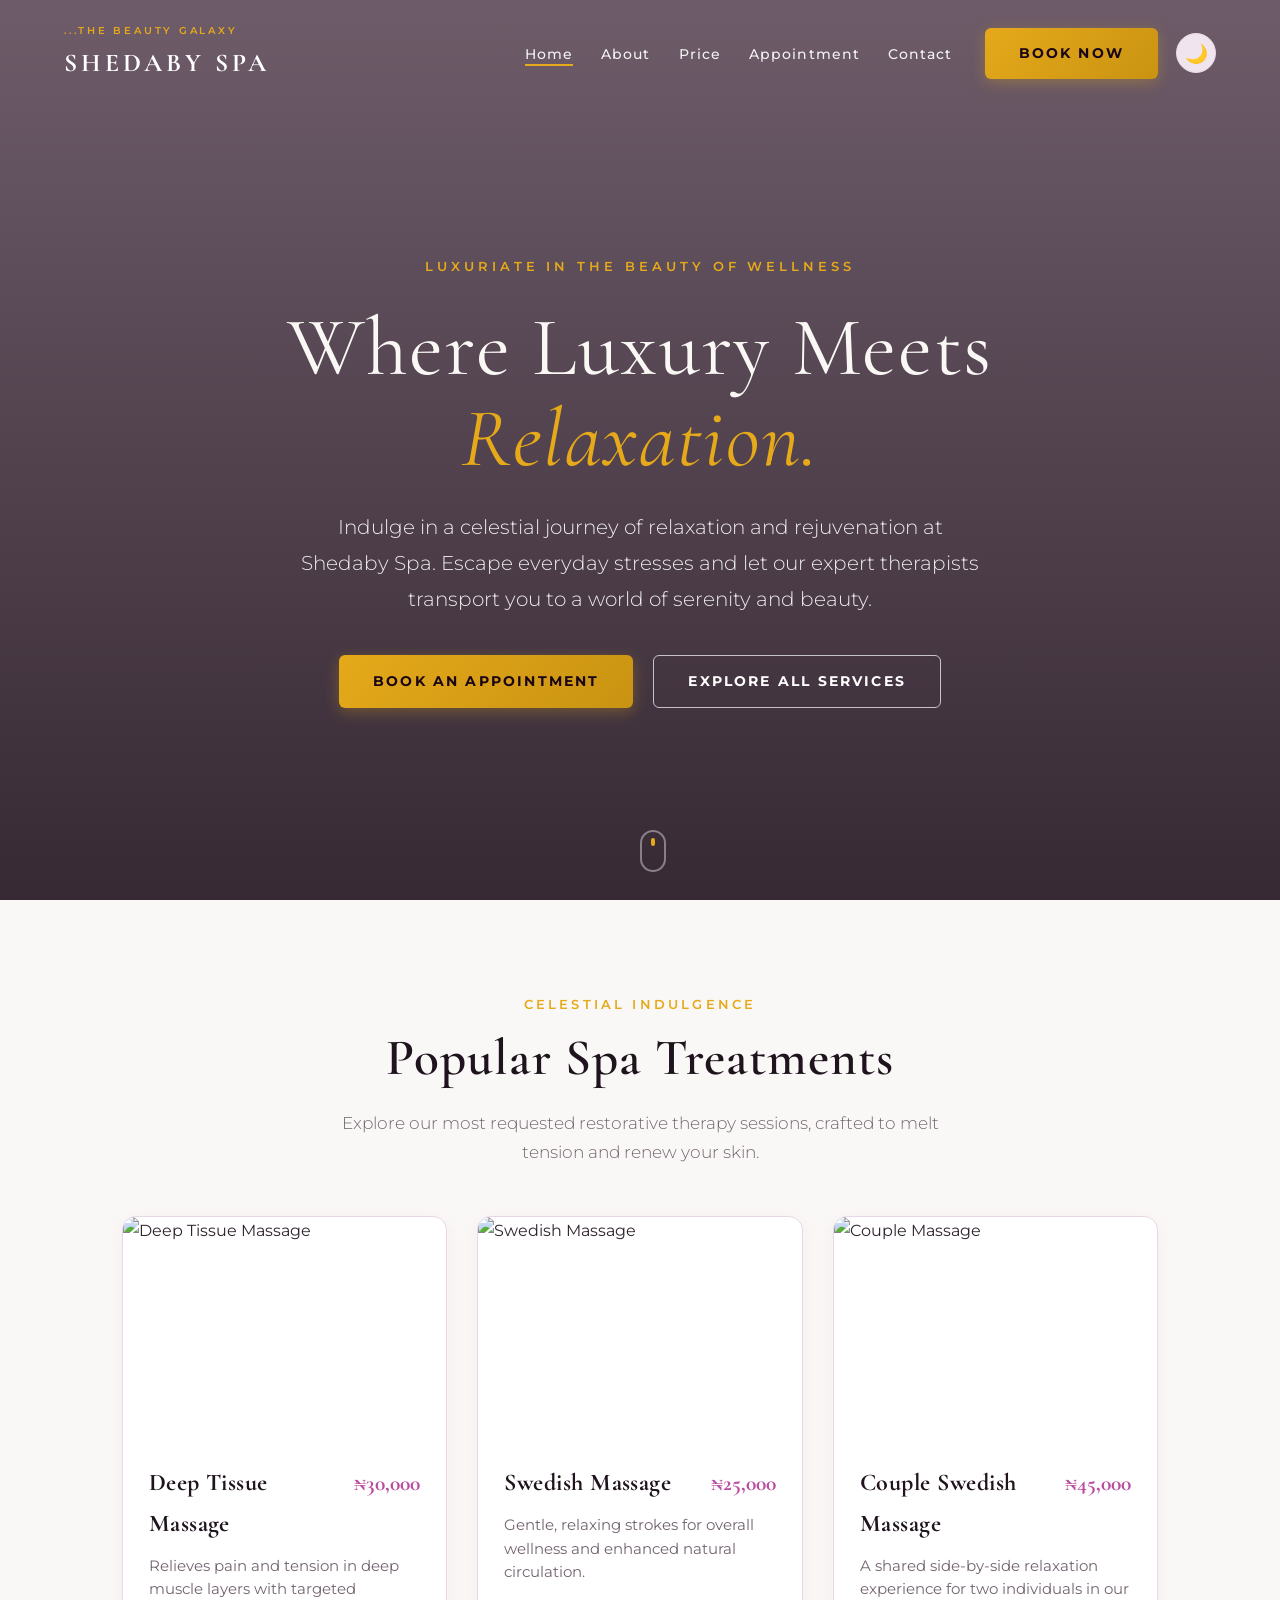
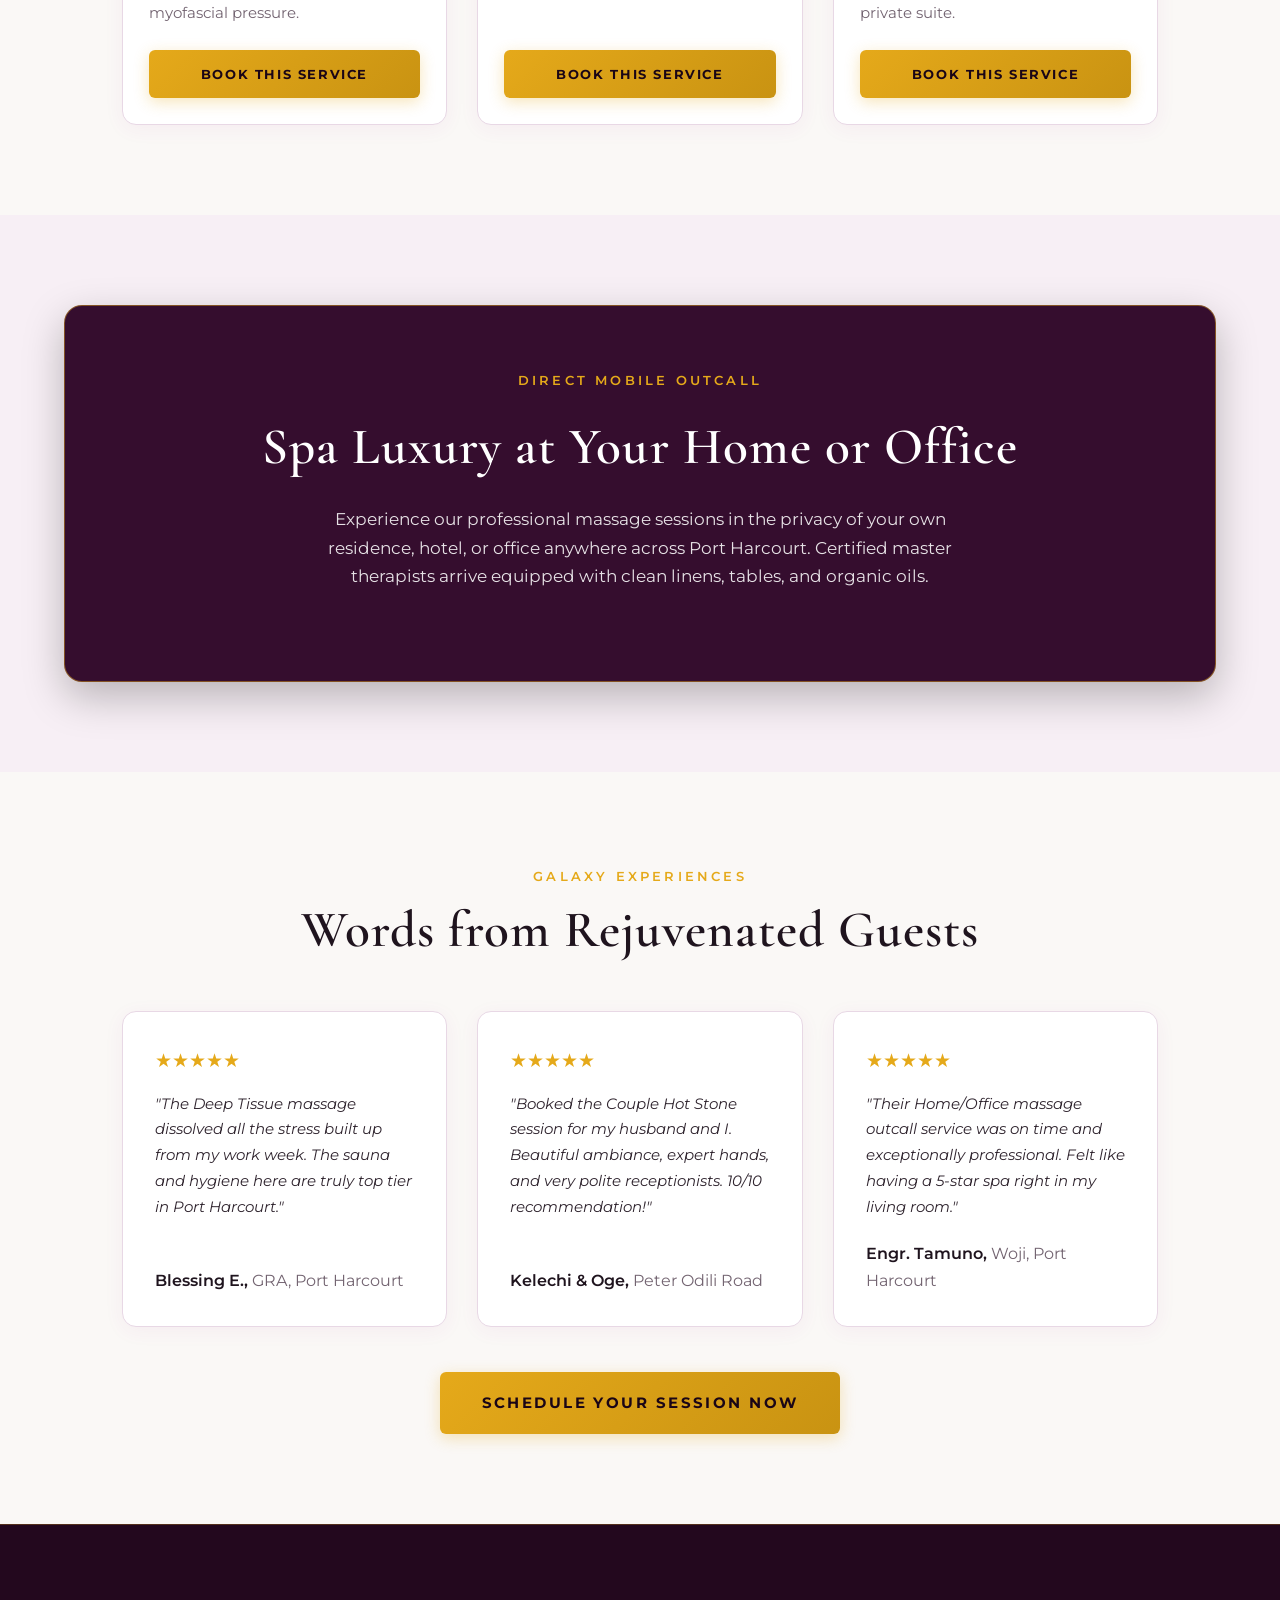
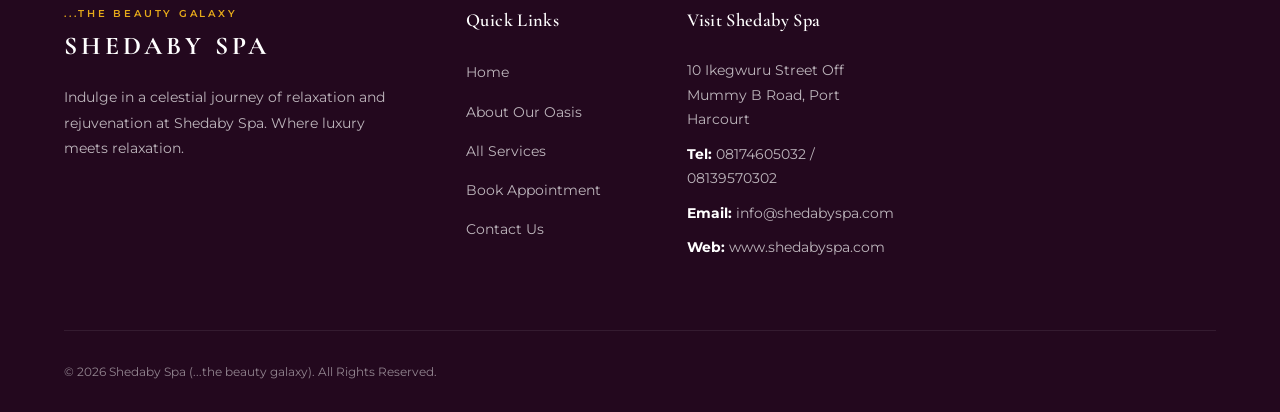
==== commit 24baa56d: "Add files via upload" ====
--- a/index.html
+++ b/index.html
@@ -3,11 +3,11 @@
 <head>
   <meta charset="UTF-8">
   <meta name="viewport" content="width=device-width, initial-scale=1.0">
-  <title>Shedaby Spa — ...the beauty galaxy | Luxury Wellness Sanctuary</title>
+  <title>Shedaby Spa the beauty galaxy | Luxury Wellness Sanctuary</title>
   <meta name="description" content="Indulge in a celestial journey of relaxation and rejuvenation at Shedaby Spa, Port Harcourt. Massages, facials, body sculpting, and VIP wellness treatments.">
   
   <meta property="og:type" content="website">
-  <meta property="og:title" content="Shedaby Spa — Where Luxury Meets Relaxation">
+  <meta property="og:title" content="Shedaby Spa Where Luxury Meets Relaxation">
   <meta property="og:description" content="Indulge in a celestial journey of relaxation and rejuvenation at Shedaby Spa. Expert massages, facials, body polish, and VIP care.">
   <meta property="og:image" content="https://images.unsplash.com/photo-1540555700478-4be289fbecef?auto=format&fit=crop&w=1200&q=80">
   
@@ -16,7 +16,12 @@
   <link rel="preconnect" href="https://fonts.googleapis.com">
   <link rel="preconnect" href="https://fonts.gstatic.com" crossorigin>
   <link href="https://fonts.googleapis.com/css2?family=Cormorant+Garamond:ital,wght@0,400;0,600;0,700;1,400&family=Montserrat:wght@300;400;500;600;700&display=swap" rel="stylesheet">
-  
+  <link rel="manifest" href="manifest.json">
+    <meta name="theme-color" content="#a53792">
+    <meta name="apple-mobile-web-app-capable" content="yes">
+    <meta name="apple-mobile-web-app-status-bar-style" content="black-translucent">
+    <meta name="apple-mobile-web-app-title" content="Shedaby Spa">
+
   <link rel="stylesheet" href="style.css">
 
   <style>
@@ -229,6 +234,9 @@
             <span id="themeIcon">🌙</span>
           </button>
         </div>
+        <button class="btn btn-gold btn-sm" id="pwaInstallBtn" style="display: none; padding: 8px 16px; font-size: 0.75rem;">
+                📲 Install App
+            </button>
       </div>
     </nav>
   </header>
@@ -337,7 +345,7 @@
               </p>
             </div>
             <div style="margin-top: 20px; font-weight: 600; color: var(--color-heading);">
-              — Blessing E., <span style="font-weight: 400; color: var(--color-text-muted);">GRA, Port Harcourt</span>
+              Blessing E., <span style="font-weight: 400; color: var(--color-text-muted);">GRA, Port Harcourt</span>
             </div>
           </div>
 
@@ -349,7 +357,7 @@
               </p>
             </div>
             <div style="margin-top: 20px; font-weight: 600; color: var(--color-heading);">
-              — Kelechi &amp; Oge, <span style="font-weight: 400; color: var(--color-text-muted);">Peter Odili Road</span>
+              Kelechi &amp; Oge, <span style="font-weight: 400; color: var(--color-text-muted);">Peter Odili Road</span>
             </div>
           </div>
 
@@ -361,7 +369,7 @@
               </p>
             </div>
             <div style="margin-top: 20px; font-weight: 600; color: var(--color-heading);">
-              — Engr. Tamuno, <span style="font-weight: 400; color: var(--color-text-muted);">Woji, Port Harcourt</span>
+              Engr. Tamuno, <span style="font-weight: 400; color: var(--color-text-muted);">Woji, Port Harcourt</span>
             </div>
           </div>
         </div>
--- a/style.css
+++ b/style.css
@@ -1,5 +1,5 @@
 /* ==========================================================================
-   Shedaby Spa — ...the beauty galaxy
+   Shedaby Spa the beauty galaxy
    Brand Colors:
    - Primary: #a53792 (Plum/Magenta)
    - Secondary / Accent: #E5A91A / #F4C430 (Warm Gold / Yellow)
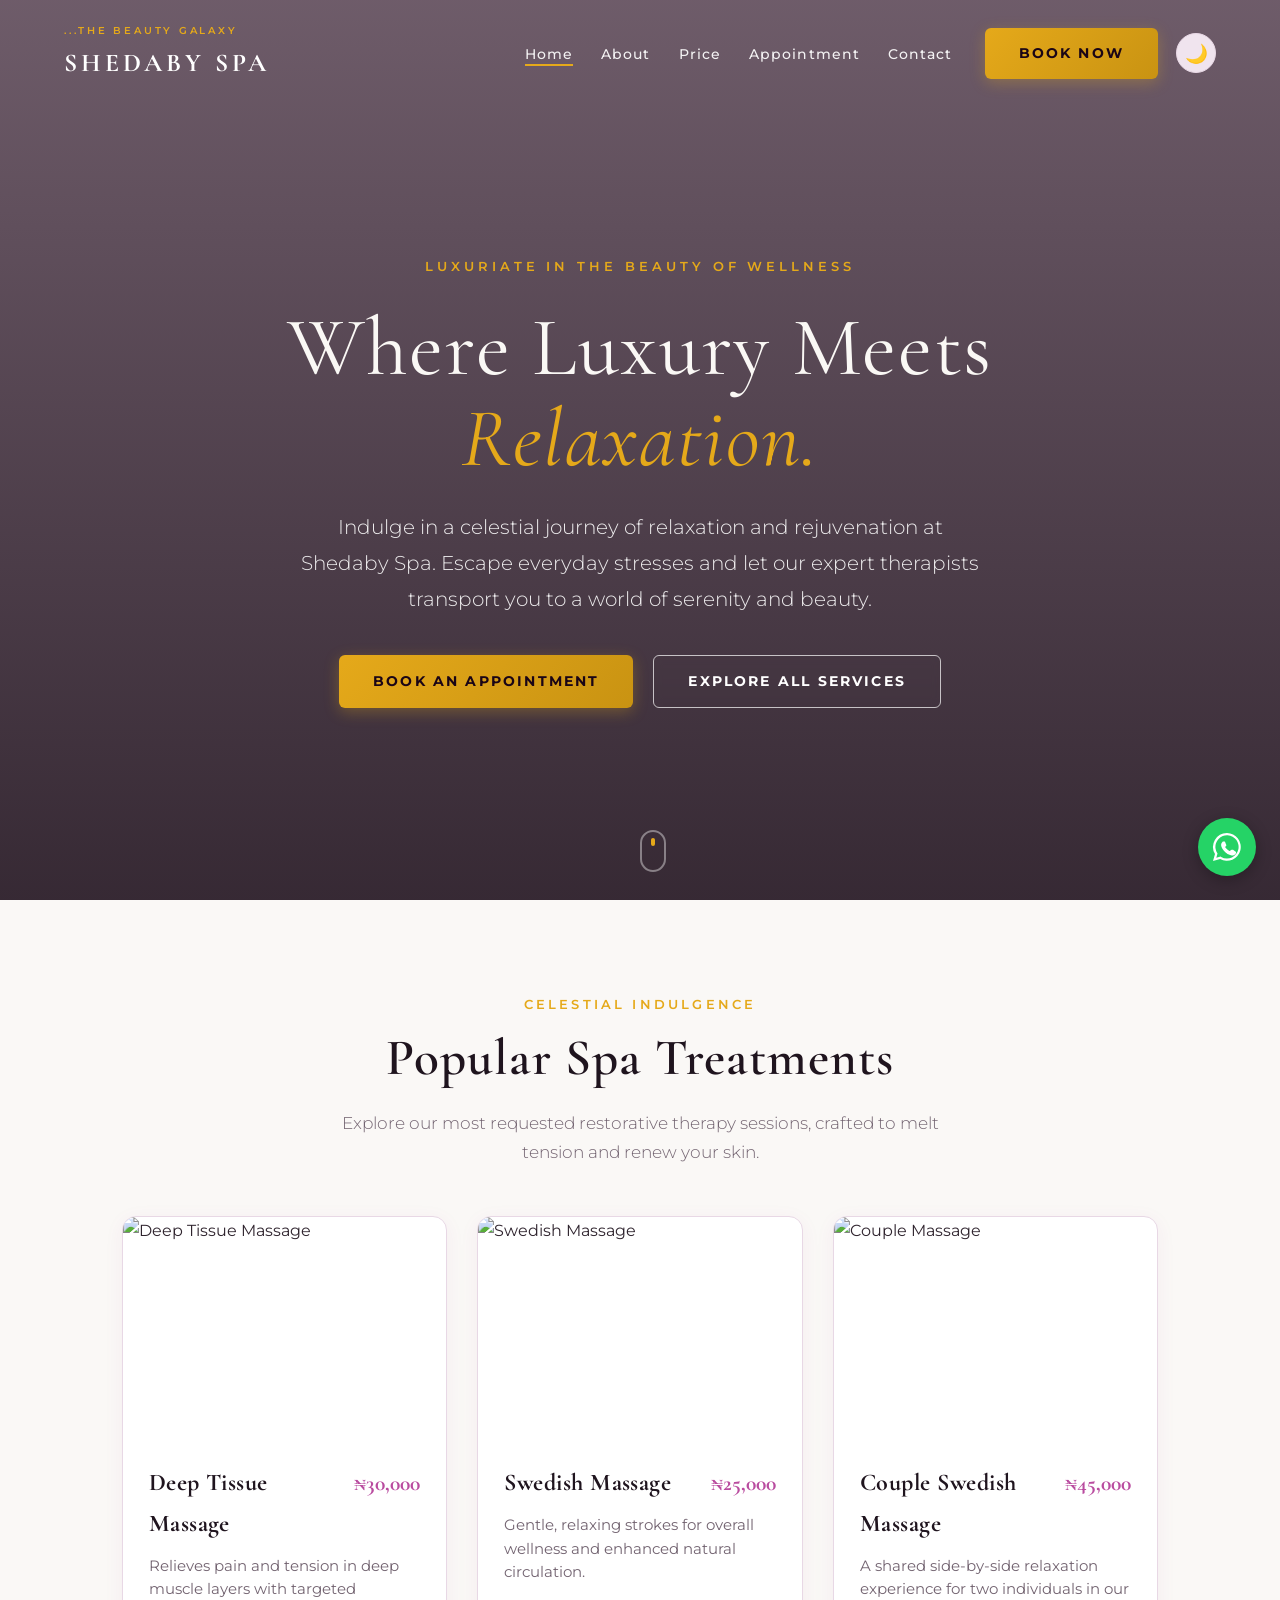
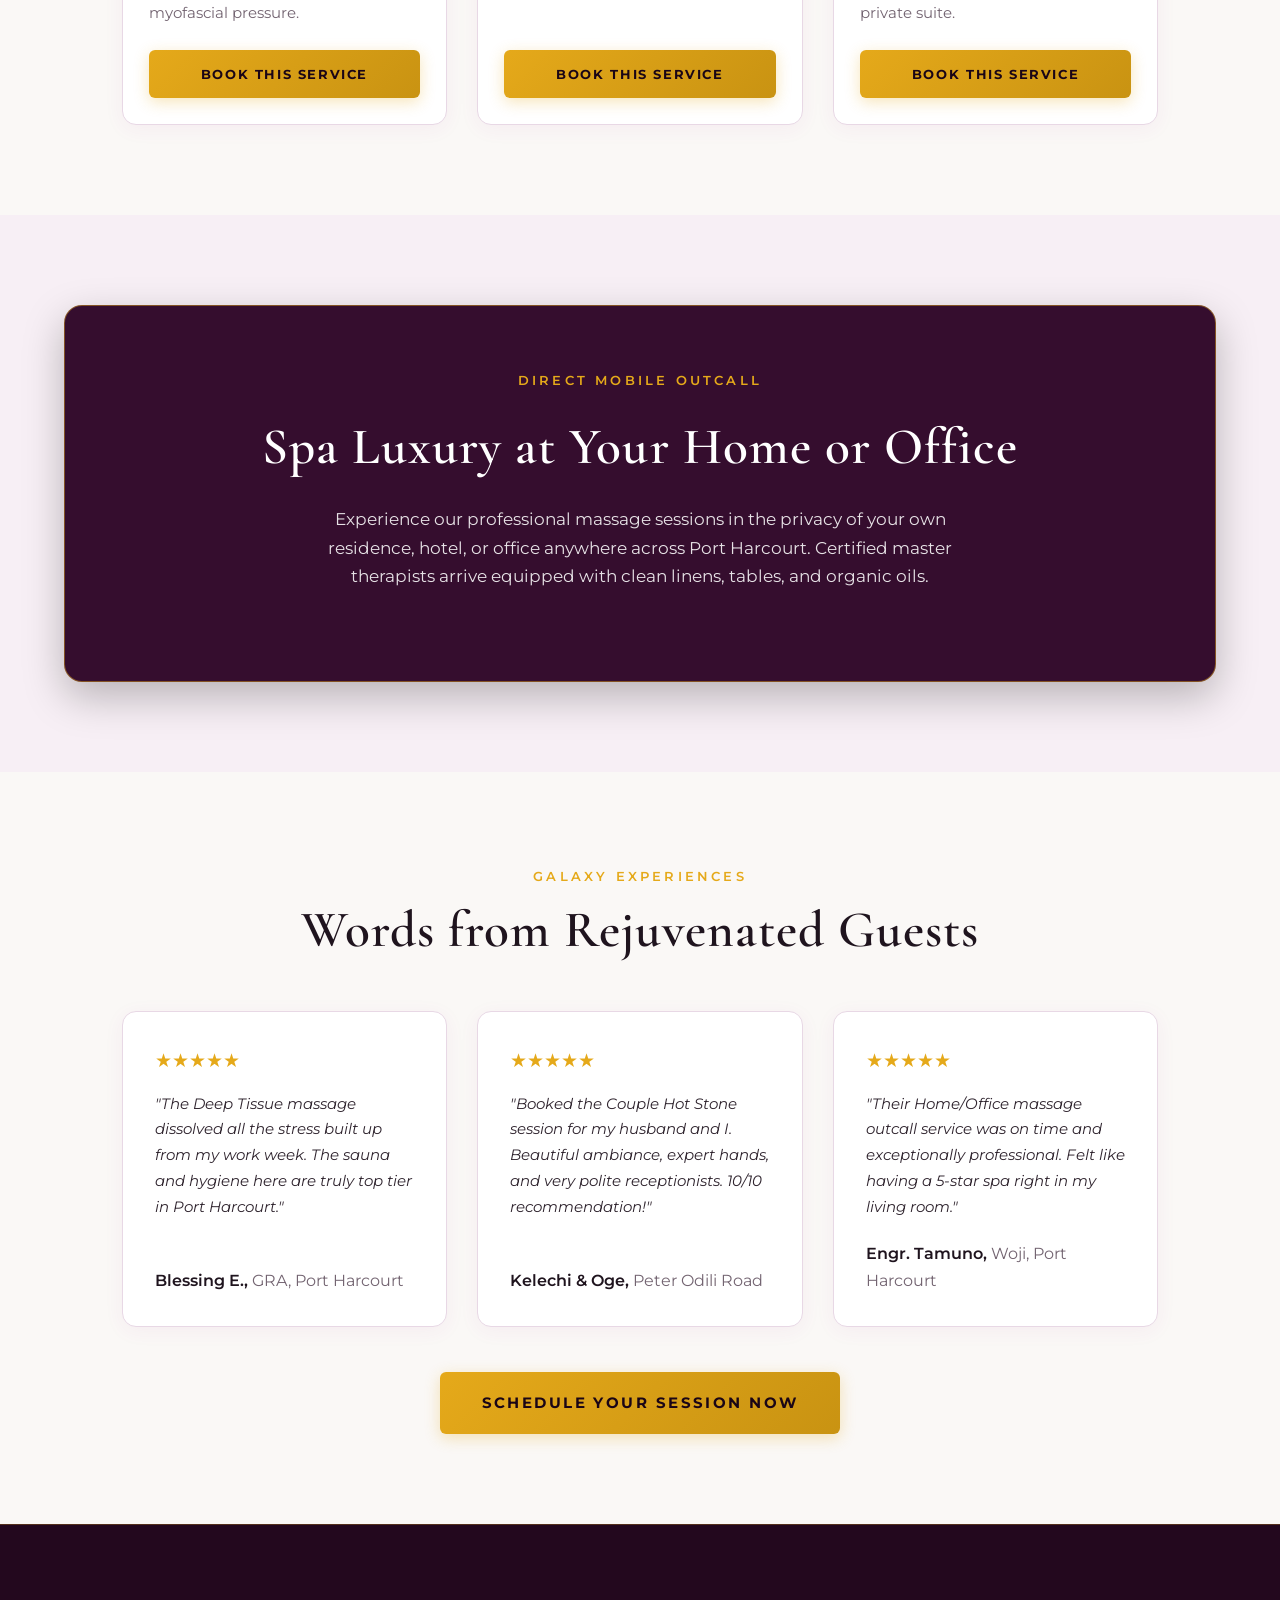
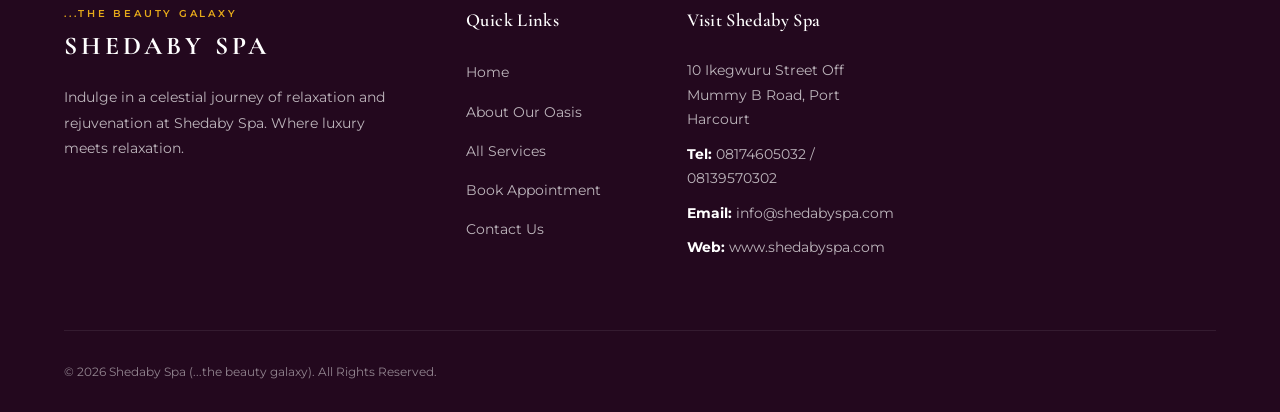
==== commit 78e8b7c6: "Add files via upload" ====
--- a/index.html
+++ b/index.html
@@ -11,8 +11,11 @@
   <meta property="og:description" content="Indulge in a celestial journey of relaxation and rejuvenation at Shedaby Spa. Expert massages, facials, body polish, and VIP care.">
   <meta property="og:image" content="https://images.unsplash.com/photo-1540555700478-4be289fbecef?auto=format&fit=crop&w=1200&q=80">
   
-  <link rel="icon" href="data:image/svg+xml,<svg xmlns='http://www.w3.org/2000/svg' viewBox='0 0 100 100'><text y='.9em' font-size='90'>✨</text></svg>">
-
+<!-- Standard Favicon -->
+<link rel="icon" type="image/png" href="logo.png">
+
+<!-- Apple Touch Icon for Mobile / PWA -->
+<link rel="apple-touch-icon" href="logo.png">
   <link rel="preconnect" href="https://fonts.googleapis.com">
   <link rel="preconnect" href="https://fonts.gstatic.com" crossorigin>
   <link href="https://fonts.googleapis.com/css2?family=Cormorant+Garamond:ital,wght@0,400;0,600;0,700;1,400&family=Montserrat:wght@300;400;500;600;700&display=swap" rel="stylesheet">
@@ -190,19 +193,68 @@
       transform: rotate(15deg) scale(1.08);
       border-color: var(--color-gold);
     }
+    .whatsapp-float {
+  position: fixed;
+  bottom: 24px;
+  right: 24px;
+  width: 58px;
+  height: 58px;
+  background-color: #25D366;
+  color: #FFFFFF;
+  border-radius: 50%;
+  display: flex;
+  align-items: center;
+  justify-content: center;
+  box-shadow: 0 4px 16px rgba(0, 0, 0, 0.28);
+  z-index: 9999;
+  transition: transform 0.25s ease, box-shadow 0.25s ease;
+}
+
+.whatsapp-float:hover {
+  transform: translateY(-3px) scale(1.05);
+  box-shadow: 0 6px 20px rgba(37, 211, 102, 0.45);
+  color: #FFFFFF;
+}
+
+.whatsapp-icon {
+  width: 32px;
+  height: 32px;
+}
+
+/* Offset position if Back-to-Top is located at the bottom-right */
+.back-to-top {
+  bottom: 92px !important;
+}
+
+@media (max-width: 600px) {
+  .whatsapp-float {
+    bottom: 20px;
+    right: 20px;
+    width: 52px;
+    height: 52px;
+  }
+  .whatsapp-icon {
+    width: 28px;
+    height: 28px;
+  }
+  .back-to-top {
+    bottom: 82px !important;
+  }
+}
   </style>
 
-  <!-- Smartsupp Live Chat -->
-  <script type="text/javascript">
-    var _smartsupp = _smartsupp || {};
-    _smartsupp.key = '5832cf1777d6371d327291ecdb099331b2563787';
-    window.smartsupp||(function(d) {
-      var s,c,o=smartsupp=function(){ o._.push(arguments)};o._=[];
-      s=d.getElementsByTagName('script')[0];c=d.createElement('script');
-      c.type='text/javascript';c.charset='utf-8';c.async=true;
-      c.src='https://www.smartsuppchat.com/loader.js?';s.parentNode.insertBefore(c,s);
-    })(document);
-  </script>
+  <!-- Floating WhatsApp Chat Widget -->
+<a 
+  href="https://wa.me/2348139570302?text=Hello%20Shedaby%20Spa,%20I%20would%20like%20to%20inquire%20about%20your%20services." 
+  class="whatsapp-float" 
+  target="_blank" 
+  rel="noopener noreferrer" 
+  aria-label="Chat on WhatsApp"
+>
+  <svg viewBox="0 0 32 32" class="whatsapp-icon" fill="currentColor">
+    <path d="M16 2a13.9 13.9 0 0 0-12 21L2 30l7.2-1.9A13.9 13.9 0 1 0 16 2zm0 25.5a11.5 11.5 0 0 1-5.9-1.6l-.4-.3-4.4 1.2 1.2-4.3-.3-.4A11.6 11.6 0 1 1 16 27.5zm6.4-8.6c-.3-.2-2-.1-2.3 0s-.5.3-.7.5-.4.5-.6.5-.4 0-.8-.2a9.7 9.7 0 0 1-3.6-3.1c-.4-.7-.1-.9.2-1.2l.6-.7c.2-.2.2-.4.1-.6s-.9-2.2-1.2-3-.7-.7-.9-.7h-.8c-.3 0-.7.1-1 .5s-1.3 1.3-1.3 3.1 1.3 3.6 1.5 3.9 2.6 4 6.3 5.6c.9.4 1.6.6 2.1.8.9.3 1.7.2 2.3.1.7-.1 2.2-.9 2.5-1.8.3-.8.3-1.6.2-1.8s-.3-.2-.7-.4z"/>
+  </svg>
+</a>
 </head>
 <body>
 
